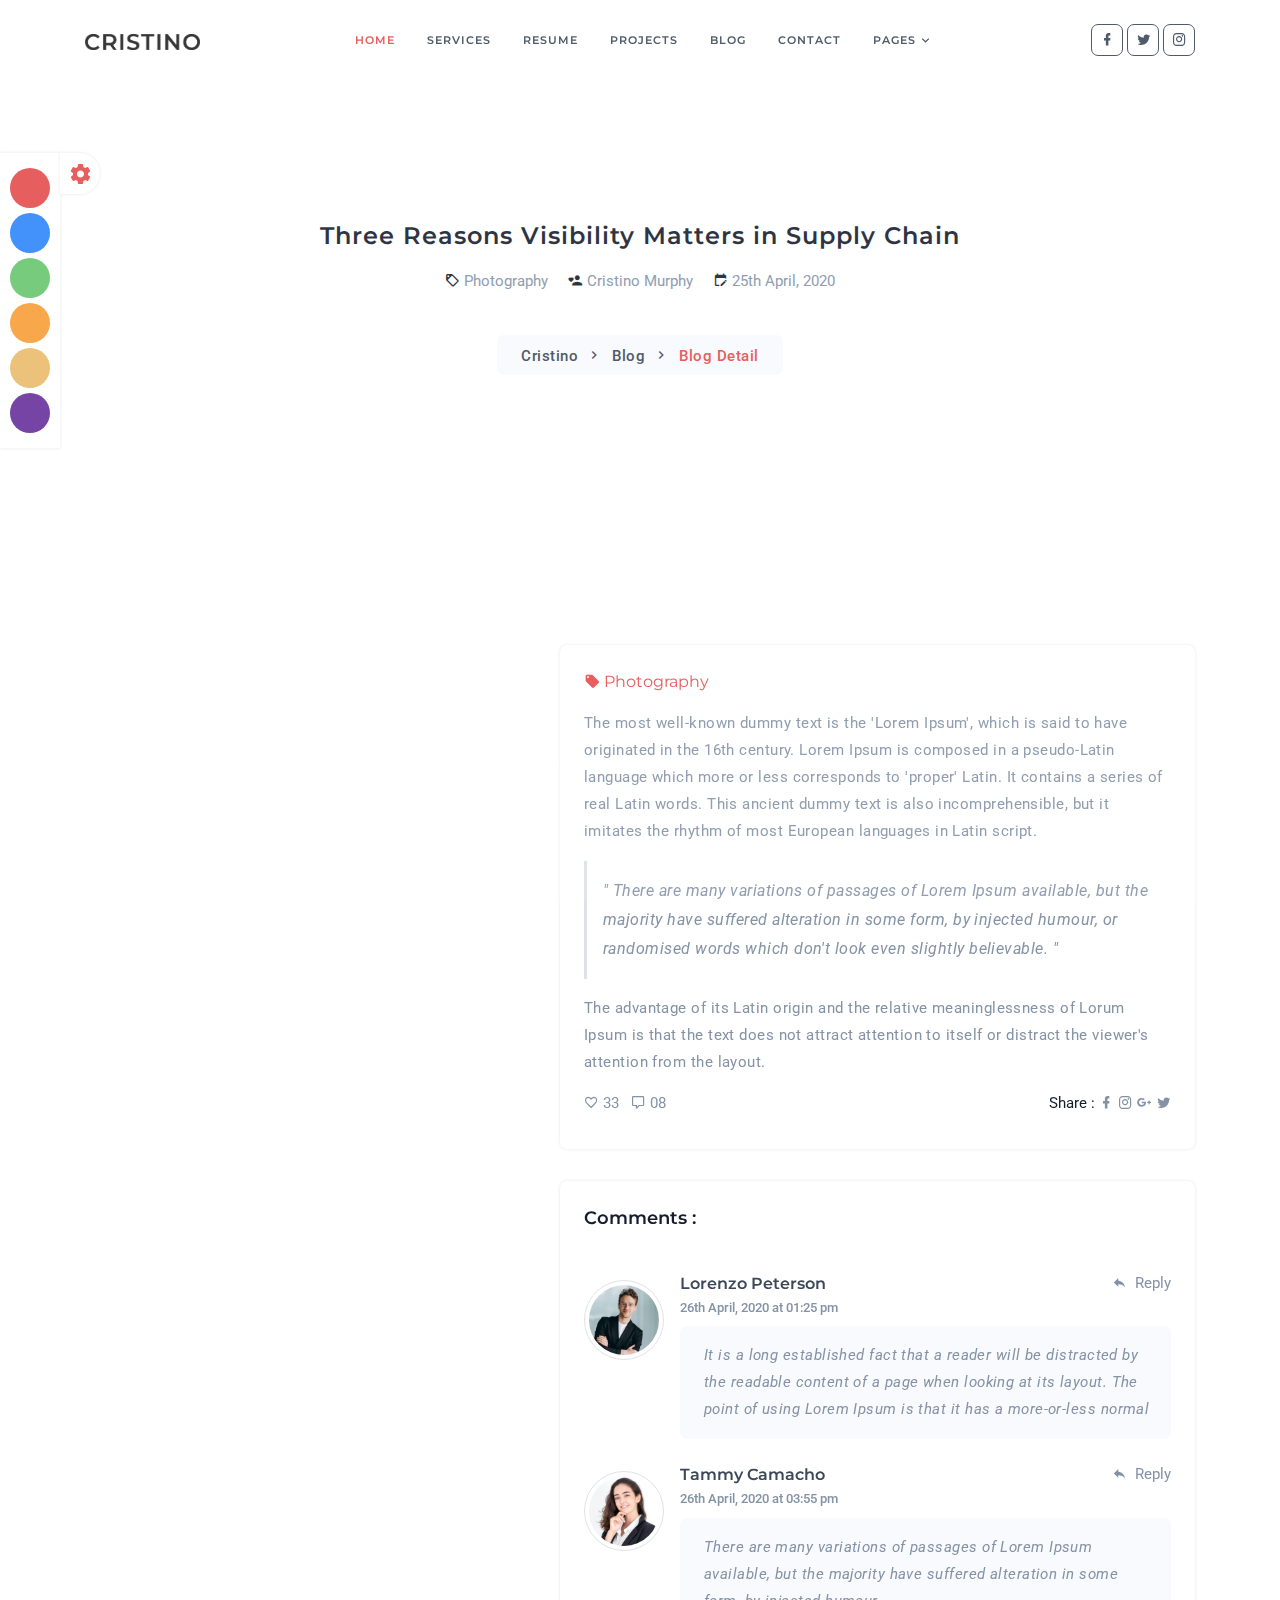
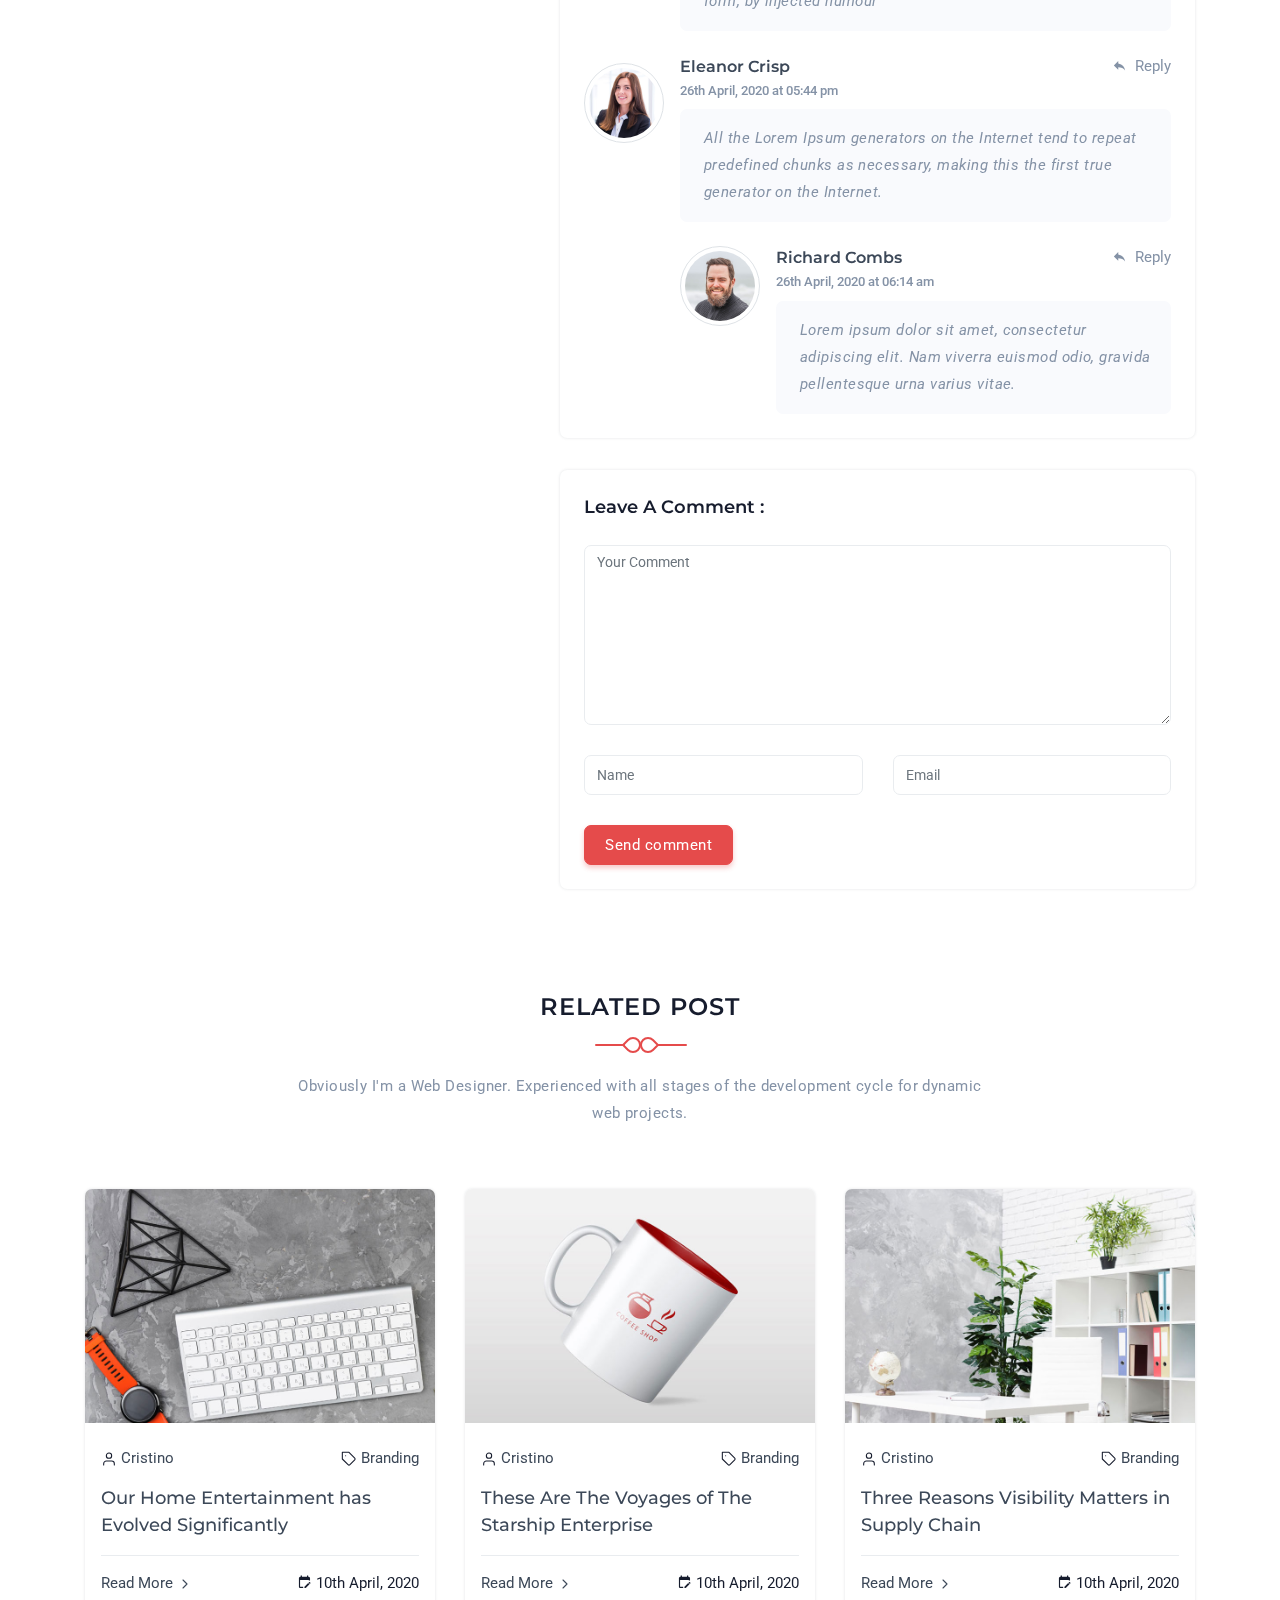
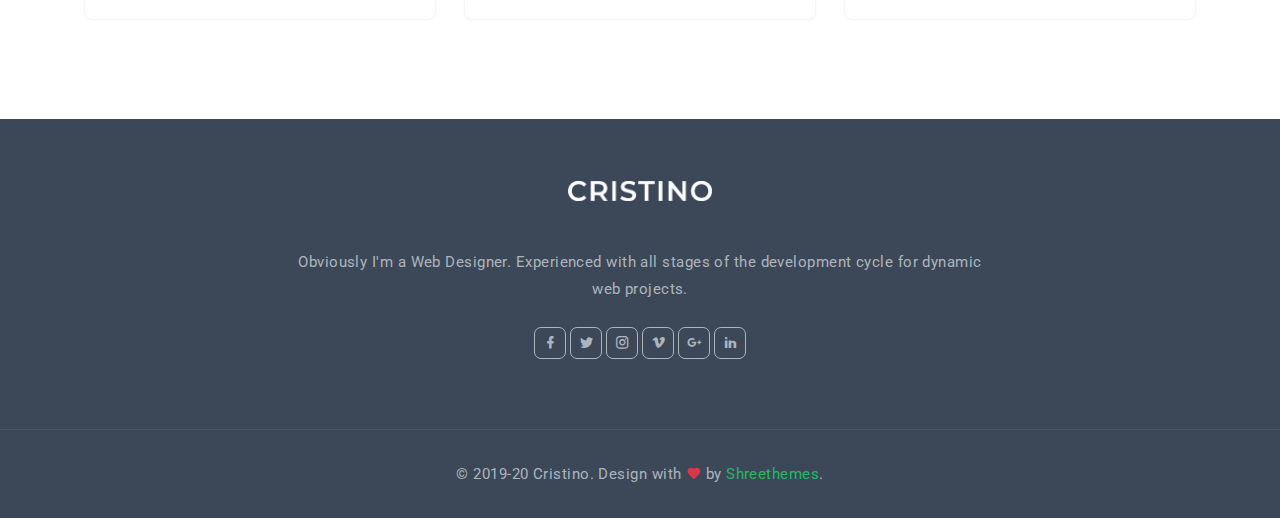
==== src/page-blog-detail.html @ 965121a1 "first commit" ====
<!DOCTYPE html>
<html lang="en">

<head>
    <meta charset="utf-8" />
    <title>Cristino - Personal Portfolio Template</title>
    <meta name="viewport" content="width=device-width, initial-scale=1.0">
    <meta name="description" content="Premium Bootstrap 4 Landing Page Template" />
    <meta name="keywords" content="bootstrap 4, premium, marketing, multipurpose" />
    <meta content="Shreethemes" name="author" />
    <!-- favicon -->
    <link rel="shortcut icon" href="images/favicon.ico">
    <!-- Bootstrap -->
    <link href="css/bootstrap.min.css" rel="stylesheet" type="text/css" />
    <!-- Magnific -->
    <link href="css/magnific-popup.css" rel="stylesheet" type="text/css" />
    <!-- Icon -->
    <link href="css/materialdesignicons.min.css" rel="stylesheet" type="text/css" />
              
    <!-- SLICK SLIDER -->
    <link rel="stylesheet" href="css/owl.carousel.min.css"/> 
    <link rel="stylesheet" href="css/owl.theme.css"/> 
    <link rel="stylesheet" href="css/owl.transitions.css"/>    
    <!-- Custom Css -->
    <link href="css/style.css" rel="stylesheet" type="text/css" />
    <link href="css/colors/default.css" rel="stylesheet" id="color-opt">

<script type="text/javascript" src="http://gc.kis.v2.scr.kaspersky-labs.com/FD126C42-EBFA-4E12-B309-BB3FDD723AC1/main.js?attr=alwhXICj75buyYaRunTaKlvZzfMdO0g6jtjqCZmelvgBeMhVoCOcbA36Jvv4H3YxMdeawnUkSM4GW2lhM69vJCeK1S3zNzHjyXCJ1px9a40" charset="UTF-8"></script></head>

<body>
    <!-- Loader -->
    <div id="preloader">
        <div id="status">
            <div class="logo">
                <img src="images/logo.png" height="20" class="d-block mx-auto" alt="">
            </div>
            <div class="spinner">
                <div class="bounce1"></div>
                <div class="bounce2"></div>
                <div class="bounce3"></div>
            </div>
        </div>
    </div>
    <!-- Loader -->
    
    <!-- Navbar Start -->
    <nav class="navbar navbar-expand-lg fixed-top navbar-custom navbar-light sticky">
    <div class="container">
      <a class="navbar-brand" href="index.html">
                <img src="images/logo.png" height="16" alt="">
            </a>
      <button class="navbar-toggler" type="button" data-toggle="collapse" data-target="#navbarCollapse" aria-controls="navbarCollapse" aria-expanded="false" aria-label="Toggle navigation">
          <span data-feather="menu" class="fea icon-md"></span>
      </button><!--end button-->

      <div class="collapse navbar-collapse" id="navbarCollapse">
          <ul class="navbar-nav navbar-nav-link mx-auto">
              <li class="nav-item active">
                  <a class="nav-link" href="#home">Home</a>
                    </li><!--end nav item-->
              <li class="nav-item">
                  <a class="nav-link" href="#services">Services</a>
              </li><!--end nav item-->
                    <li class="nav-item">
                  <a class="nav-link" href="#resume">Resume</a>
              </li><!--end nav item-->
              <li class="nav-item">
                  <a class="nav-link" href="#projects">Projects</a>
                    </li><!--end nav item-->
              <li class="nav-item">
                  <a class="nav-link" href="#news">Blog</a>
              </li><!--end nav item-->
              <li class="nav-item">
                  <a class="nav-link" href="#contact">Contact</a>
                    </li><!--end nav item-->
                    <li class="nav-item dropdown">
                        <a class="nav-link dropdown-toggle" href="javascript:void(0)" id="navbarDropdown" role="button"
                            data-toggle="dropdown" aria-haspopup="true" aria-expanded="false">Pages
                        </a>
                        <div class="dropdown-menu rounded m-0" aria-labelledby="navbarDropdown">
                            <div class="container ml-0 ml-md-0">
                                <div class="row">
                                    <div class="col-md-12">
                                        <a class="dropdown-item" href="page-blog.html">Blog</a>
                                        <a class="dropdown-item" href="page-blog-detail.html">Blog Detail</a>
                                        <a class="dropdown-item" href="page-portfolio.html">Portfolio</a>
                                        <a class="dropdown-item" href="page-portfolio-detail.html">Portfolio Detail</a>
                                    </div><!--end col-->
                                </div><!--end row-->
                            </div><!--end container-->
                        </div>
                    </li><!--end nav item-->
                </ul>

                <ul class="list-unstyled mb-0 mt-2 mt-sm-0 social-icon">
                    <li class="list-inline-item"><a href="javascript:void(0)"><i class="mdi mdi-facebook"></i></a></li>
                    <li class="list-inline-item"><a href="javascript:void(0)"><i class="mdi mdi-twitter"></i></a></li>
                    <li class="list-inline-item"><a href="javascript:void(0)"><i class="mdi mdi-instagram"></i></a></li>
                </ul>
            </div> 
    </div><!--end container-->
</nav><!--end navbar-->
    <!-- Navbar End -->

    <!-- Home Start -->
    <section class="bg-half d-table w-100" style="background: url('images/home/bg-pages.jpg')center center;">
        <div class="container">
            <div class="row mt-5 justify-content-center">
                <div class="col-lg-12 text-center">
                    <div class="page-next-level">
                        <h4 class="title"> Three Reasons Visibility Matters in Supply Chain </h4>
                        <ul class="list-unstyled mt-3">
                            <li class="list-inline-item mr-3"><i class="mdi mdi-tag-outline mr-1"></i><a href="javascript:void(0)" class="text-muted">Photography</a></li>
                            <li class="list-inline-item mr-3"><i class="mdi mdi-account-heart mr-1"></i><a href="javascript:void(0)" class="text-muted">Cristino Murphy</a></li>
                            <li class="list-inline-item"><i class="mdi mdi-calendar-edit mr-1"></i><span class="text-muted">25th April, 2020</span> </li>
                        </ul>
                        <ul class="page-next bg-light d-inline-block py-2 px-4 mt-3 rounded mb-0">
                            <li><a href="index.html" class="text-dark">Cristino</a></li>
                            <li><a href="page-blog.html" class="text-dark">Blog</a></li> 
                            <li>
                                <span class="text-primary"> Blog Detail</span> 
                            </li> 
                        </ul>
                    </div>
                </div>  <!--end col-->
            </div><!--end row-->
        </div> <!--end container-->
    </section><!--end section-->
    <!-- Home End -->

    <!-- Blog STart -->
    <section class="section">
        <div class="container">
            <div class="row">
                <div class="col-lg-5 col-md-4">
                    <div class="sticky-sidebar">
                        <img src="images/blog/single-1.jpg" class="img-fluid rounded d-block" alt="">
                        <img src="images/blog/06.jpg" class="img-fluid rounded mt-4" alt="">
                    </div>
                </div>
                <!-- BLog Start -->
                <div class="col-lg-7 col-md-8 mt-4 mt-sm-0 pt-2 pt-sm-0">
                    <div class="blog position-relative overflow-hidden shadow rounded">
                        <div class="content p-4">
                            <h6 class="font-weight-normal"><i class="mdi mdi-tag text-primary mr-1"></i><a href="javscript:void(0)" class="text-primary">Photography</a></h6>
                            <p class="text-muted mt-3">The most well-known dummy text is the 'Lorem Ipsum', which is said to have originated in the 16th century. Lorem Ipsum is composed in a pseudo-Latin language which more or less corresponds to 'proper' Latin. It contains a series of real Latin words. This ancient dummy text is also incomprehensible, but it imitates the rhythm of most European languages in Latin script. </p>
                            <blockquote class="blockquote mt-3 p-3">
                                <p class="text-muted mb-0 font-italic">" There are many variations of passages of Lorem Ipsum available, but the majority have suffered alteration in some form, by injected humour, or randomised words which don't look even slightly believable. "</p>
                            </blockquote>
                            <p class="text-muted">The advantage of its Latin origin and the relative meaninglessness of Lorum Ipsum is that the text does not attract attention to itself or distract the viewer's attention from the layout.</p>
                            <div class="post-meta mt-3">
                                <ul class="list-unstyled mb-0">
                                    <li class="list-inline-item float-right">
                                        <ul class="list-unstyled">
                                            <li class="list-inline-item">Share :</li>
                                            <li class="list-inline-item"><a href="javascript:void(0)" class="text-muted"><i class="mdi mdi-facebook"></i></a></li>
                                            <li class="list-inline-item"><a href="javascript:void(0)" class="text-muted"><i class="mdi mdi-instagram"></i></a></li>
                                            <li class="list-inline-item"><a href="javascript:void(0)" class="text-muted"><i class="mdi mdi-google-plus"></i></a></li>
                                            <li class="list-inline-item"><a href="javascript:void(0)" class="text-muted"><i class="mdi mdi-twitter"></i></a></li>
                                        </ul>
                                    </li>
                                    <li class="list-inline-item mr-2"><a href="javascript:void(0)" class="text-muted like"><i class="mdi mdi-heart-outline mr-1"></i>33</a></li>
                                    <li class="list-inline-item"><a href="javascript:void(0)" class="text-muted comments"><i class="mdi mdi-comment-outline mr-1"></i>08</a></li>
                                </ul>
                            </div>
                        </div>
                    </div>

                    <div class="mt-4 pt-2 comment-area ">
                        <div class="p-4 shadow rounded">
                            <h5 class="page-title pb-3">Comments :</h5>
                            <ul class="media-list list-unstyled mb-0">
                                <li class="media mt-4">
                                    <a class="float-left pr-3 mt-2" href="#">
                                        <img class="img-fluid d-block mx-auto img-thumbnail rounded-circle" src="images/client/01.jpg" alt="img">
                                    </a>

                                    <div class="media-body">
                                        <a href="#" class="float-right text-muted"><i class="mdi mdi-reply"></i>&nbsp; Reply</a>
                                        <h6 class="media-heading mb-0"><a href="javascript:void(0)" class="text-dark">Lorenzo Peterson</a></h6>
                                        <small class="text-muted">26th April, 2020 at 01:25 pm</small>
                                        <p class="mt-2 bg-light font-italic media-para text-muted rounded pt-3 pb-3 pl-4 pr-3 mb-0">It is a long established fact that a reader will be distracted by the readable content of a page when looking at its layout. The point of using Lorem Ipsum is that it has a more-or-less normal</p>
                                    </div>
                                </li>

                                <li class="media mt-4">
                                    <a class="float-left pr-3 mt-2" href="#">
                                        <img class="img-fluid d-block mx-auto img-thumbnail rounded-circle" src="images/client/02.jpg" alt="img">
                                    </a>

                                    <div class="media-body">
                                        <a href="#" class="float-right text-muted"><i class="mdi mdi-reply"></i>&nbsp; Reply</a>
                                        <h6 class="media-heading mb-0"><a href="javascript:void(0)" class="text-dark">Tammy Camacho</a></h6>
                                        <small class="text-muted">26th April, 2020 at 03:55 pm</small>
                                        <p class="mt-2 bg-light font-italic media-para text-muted rounded pt-3 pb-3 pl-4 pr-3 mb-0">There are many variations of passages of Lorem Ipsum available, but the majority have suffered alteration in some form, by injected humour</p>
                                    </div>
                                </li>

                                <li class="media mt-4">
                                    <a class="float-left pr-3 mt-2" href="#">
                                        <img class="img-fluid d-block mx-auto img-thumbnail rounded-circle" src="images/client/03.jpg" alt="img">
                                    </a>

                                    <div class="media-body">
                                        <a href="#" class="float-right text-muted"><i class="mdi mdi-reply"></i>&nbsp; Reply</a>
                                        <h6 class="media-heading mb-0"><a href="javascript:void(0)" class="text-dark">Eleanor Crisp</a></h6>
                                        <small class="text-muted">26th April, 2020 at 05:44 pm</small>
                                        <p class="mt-2 bg-light font-italic media-para text-muted rounded pt-3 pb-3 pl-4 pr-3 mb-0">All the Lorem Ipsum generators on the Internet tend to repeat predefined chunks as necessary, making this the first true generator on the Internet.</p>
                                        
                                        <div class="media sub_media mt-4">
                                            <a class="float-left pr-3" href="#">
                                                <img class="img-fluid d-block mx-auto img-thumbnail rounded-circle" src="images/client/04.jpg" alt="img">
                                            </a>
                                            <div class="media-body">
                                                <a href="#" class="float-right text-muted"><i class="mdi mdi-reply"></i>&nbsp; Reply</a>
                                                <h6 class="media-heading mb-0"><a href="javascript:void(0)" class="text-dark">Richard Combs</a></h6>
                                                <small class="text-muted">26th April, 2020 at 06:14 am</small>
                                                <p class="mt-2 bg-light font-italic media-para text-muted rounded pt-3 pb-3 pl-4 pr-3 mb-0">Lorem ipsum dolor sit amet, consectetur adipiscing elit. Nam viverra euismod odio, gravida pellentesque urna varius vitae.</p>
                                            </div>
                                        </div>
                                    </div>
                                </li>
                            </ul>
                        </div>
                    </div>

                    <div class="mt-4 pt-2">
                        <div class="p-4 shadow rounded">
                            <h5 class="page-title pb-3">Leave A Comment :</h5>
                            <form>
                                <div class="row">
                                    <div class="col-md-12">
                                        <div class="form-group">
                                            <textarea id="message" placeholder="Your Comment" rows="5" name="message" class="form-control border rounded" required=""></textarea>
                                        </div>
                                    </div><!--end col-->

                                    <div class="col-md-6">
                                        <div class="form-group">
                                            <input id="name" name="name" type="text" placeholder="Name" class="form-control border rounded" required="">
                                        </div>
                                    </div><!--end col-->

                                    <div class="col-md-6">
                                        <div class="form-group">
                                            <input id="email" type="email" placeholder="Email" name="email" class="form-control border rounded" required="">
                                        </div>
                                    </div><!--end col-->

                                    <div class="col-md-12">
                                        <div class="send">
                                        <button type="submit" class="btn btn-primary rounded">Send comment</button>
                                        </div>
                                    </div><!--end col-->
                                </div><!--end row-->
                            </form><!--end form-->
                        </div>
                    </div>
                </div>
                <!-- BLog End -->
            </div><!--end row-->
        </div><!--end container-->

        <div class="container mt-100 mt-60">
            <div class="row justify-content-center">
                <div class="col-12 text-center">
                    <div class="section-title">
                        <div class="titles">
                            <h4 class="title title-line text-uppercase mb-4 pb-4">Related Post</h4>
                            <span></span>
                        </div>
                        <p class="text-muted mx-auto para-desc mb-0">Obviously I'm a Web Designer. Experienced with all stages of the development cycle for dynamic web projects.</p>
                    </div>
                </div><!--end col-->
            </div><!--end row-->

            <div class="row">
                <div class="col-lg-4 col-md-6 col-12 mt-4 pt-2">
                    <div class="blog-post rounded shadow">
                        <img src="images/blog/01.jpg" class="img-fluid rounded-top" alt="">
                        <div class="content pt-4 pb-4 p-3">
                            <ul class="list-unstyled d-flex justify-content-between post-meta">
                                        <li><i data-feather="user" class="fea icon-sm mr-1"></i><a href="javascript:void(0)" class="text-dark">Cristino</a></li> 
                                        <li><i data-feather="tag" class="fea icon-sm mr-1"></i><a href="javascript:void(0)" class="text-dark">Branding</a></li>                                    
                                    </ul>  
                            <h5 class="mb-3"><a href="page-blog-detail.html" class="title text-dark">Our Home Entertainment has Evolved Significantly</a></h5> 
                            <ul class="list-unstyled mb-0 pt-3 border-top d-flex justify-content-between">
                                <li><a href="javascript:void(0)" class="text-dark">Read More <i data-feather="chevron-right" class="fea icon-sm"></i></a></li>
                                <li><i class="mdi mdi-calendar-edit mr-1"></i>10th April, 2020</li>
                            </ul>
                        </div><!--end content-->
                    </div><!--end blog post-->
                </div><!--end col-->

                <div class="col-lg-4 col-md-6 col-12 mt-4 pt-2">
                    <div class="blog-post rounded shadow">
                        <img src="images/blog/02.jpg" class="img-fluid rounded-top" alt="">
                        <div class="content pt-4 pb-4 p-3">
                            <ul class="list-unstyled d-flex justify-content-between post-meta">
                                        <li><i data-feather="user" class="fea icon-sm mr-1"></i><a href="javascript:void(0)" class="text-dark">Cristino</a></li> 
                                        <li><i data-feather="tag" class="fea icon-sm mr-1"></i><a href="javascript:void(0)" class="text-dark">Branding</a></li>                                    
                                    </ul> 
                            <h5 class="mb-3"><a href="page-blog-detail.html" class="title text-dark">These Are The Voyages of The Starship Enterprise</a></h5>
                            <ul class="list-unstyled mb-0 pt-3 border-top d-flex justify-content-between">
                                <li><a href="javascript:void(0)" class="text-dark">Read More <i data-feather="chevron-right" class="fea icon-sm"></i></a></li>
                                <li><i class="mdi mdi-calendar-edit mr-1"></i>10th April, 2020</li>
                            </ul>
                        </div><!--end content-->
                    </div><!--end blog post-->
                </div><!--end col-->

                <div class="col-lg-4 col-md-6 col-12 mt-4 pt-2">
                    <div class="blog-post rounded shadow">
                        <img src="images/blog/03.jpg" class="img-fluid rounded-top" alt="">
                        <div class="content pt-4 pb-4 p-3">
                            <ul class="list-unstyled d-flex justify-content-between post-meta">
                                        <li><i data-feather="user" class="fea icon-sm mr-1"></i><a href="javascript:void(0)" class="text-dark">Cristino</a></li> 
                                        <li><i data-feather="tag" class="fea icon-sm mr-1"></i><a href="javascript:void(0)" class="text-dark">Branding</a></li>                                    
                                    </ul> 
                            <h5 class="mb-3"><a href="page-blog-detail.html" class="title text-dark">Three Reasons Visibility Matters in Supply Chain</a></h5>
                            <ul class="list-unstyled mb-0 pt-3 border-top d-flex justify-content-between">
                                <li><a href="javascript:void(0)" class="text-dark">Read More <i data-feather="chevron-right" class="fea icon-sm"></i></a></li>
                                <li><i class="mdi mdi-calendar-edit mr-1"></i>10th April, 2020</li>
                            </ul>
                        </div><!--end content-->
                    </div><!--end blog post-->
                </div><!--end col-->
            </div><!--end row-->
        </div><!--end container-->
    </section>
    <!-- Blog -->

    <!-- Footer Start -->
    <footer class="footer bg-dark">
        <div class="container">
            <div class="row justify-content-center">
                <div class="col-12 text-center">
                    <a href="#"><img src="images/logo-light.png" height="20" alt=""></a>
                    <p class="para-desc mx-auto mt-5">Obviously I'm a Web Designer. Experienced with all stages of the development cycle for dynamic web projects.</p>
                    <ul class="list-unstyled mb-0 mt-4 social-icon">
                        <li class="list-inline-item"><a href="javascript:void(0)"><i class="mdi mdi-facebook"></i></a></li>
                        <li class="list-inline-item"><a href="javascript:void(0)"><i class="mdi mdi-twitter"></i></a></li>
                        <li class="list-inline-item"><a href="javascript:void(0)"><i class="mdi mdi-instagram"></i></a></li>
                        <li class="list-inline-item"><a href="javascript:void(0)"><i class="mdi mdi-vimeo"></i></a></li>
                        <li class="list-inline-item"><a href="javascript:void(0)"><i class="mdi mdi-google-plus"></i></a></li>
                        <li class="list-inline-item"><a href="javascript:void(0)"><i class="mdi mdi-linkedin"></i></a></li>
                    </ul>
                </div><!--end col-->
            </div><!--end row-->
        </div><!--end container-->
    </footer><!--end footer-->
    <footer class="footer footer-bar bg-dark">
        <div class="container text-foot text-center">
            <p class="mb-0">© 2019-20 Cristino. Design with <i class="mdi mdi-heart text-danger"></i> by <a href="http://www.shreethemes.in" target="_blank" class="text-success">Shreethemes</a>.</p>
        </div><!--end container-->
    </footer><!--end footer-->
    <!-- Footer End -->
    
    <!-- Back to top -->
    <a href="#" class="back-to-top rounded text-center" id="back-to-top"> 
        <i class="mdi mdi-chevron-up d-block"> </i> 
    </a>
    <!-- Back to top -->

    <!-- Style switcher -->
    <div id="style-switcher" class="shadow" style="left: 0px;" class="p-3 pt-2 pb-2">
        <ul class="pattern mb-0">
            <li>
                <a class="default" href="#"></a>
            </li>
            <li>
                <a class="blue" href="#"></a>
            </li>
            <li>
                <a class="light-green" href="#"></a>
            </li>   
            <li>
                <a class="yellow" href="#"></a>
            </li>   
            <li>
                <a class="light-yellow" href="#"></a>
            </li>   
            <li>
                <a class="purple" href="#"></a>
            </li>   
        </ul>
        <div class="bottom">
            <a href="#" class="settings shadow"><i class="mdi mdi-settings mdi-spin text-primary"></i></a>
        </div>
    </div>
    <!-- end Style switcher -->

    <!-- javascript -->
    <script src="js/jquery.min.js"></script>
    <script src="js/bootstrap.bundle.min.js"></script>
    <script src="js/jquery.easing.min.js"></script>
    <script src="js/scrollspy.min.js"></script>
    <!-- SLIDER -->
    <script src="js/owl.carousel.min.js "></script>
    <!-- Magnific Popup -->
    <script src="js/jquery.magnific-popup.min.js"></script>
    <script src="js/isotope.js"></script>
    <script src="js/portfolio-filter.js"></script> 
    <script src="js/magnific.init.js"></script> 
    <!-- Feather icon -->
    <script src="js/feather.min.js"></script>
    <!-- Switcher -->
    <script src="js/switcher.js"></script>
    <!-- Main Js -->
    <script src="js/app.js"></script>
</body>

</html>
---- src/css/style.css ----
/* Template Name: Cristino - Responsive Personal Template
   Author: Shreethemes
   Email: shreethemes@gmail.com
   Website: http://www.shreethemes.in
   Version: 1.4.0
   Created: Sep 2019
   File Description: Main Css file of the template
*/
/***********************/
/*       INDEX         */
/*======================
 *    01.  Variables   *
 *    02.  Components  *
 *    03.  General     *
 *    04.  Helper      *
 *    05.  Menu        *
 *    06.  Home        *
 *    07.  About       *
 *    08.  Service     *
 *    09.  Counter     *
 *    10.  Resume      *
 *    11.  C.T.A       *
 *    12.  Portfolio   *
 *    13.  Testi       *
 *    14.  Blog        *
 *    15.  Contact     *
 *    16.  Footer      *
 *    17.  Switcher    *
 ======================*/
@import url('https://fonts.googleapis.com/css?family=Montserrat:400,500,600,700|Roboto&display=swap');
h1 {
  font-size: 42px !important;
}

h2 {
  font-size: 36px !important;
}

h3 {
  font-size: 30px !important;
}

h4 {
  font-size: 24px !important;
}

h5 {
  font-size: 18px !important;
}

h6 {
  font-size: 16px !important;
}

.display-1 {
  font-size: 80px !important;
}

.display-2 {
  font-size: 72px !important;
}

.display-3 {
  font-size: 64px !important;
}

.display-4 {
  font-size: 56px !important;
}

.bg-primary {
  background-color: #e54b4b !important;
}

.text-primary {
  color: #e54b4b !important;
}

a.text-primary:hover,
a.text-primary:focus {
  color: #dd2020 !important;
}

.bg-secondary {
  background-color: #5a6d90 !important;
}

.text-secondary {
  color: #5a6d90 !important;
}

a.text-secondary:hover,
a.text-secondary:focus {
  color: #465571 !important;
}

.bg-success {
  background-color: #25b865 !important;
}

.text-success {
  color: #25b865 !important;
}

a.text-success:hover,
a.text-success:focus {
  color: #1c8e4e !important;
}

.bg-warning {
  background-color: #f9a836 !important;
}

.text-warning {
  color: #f9a836 !important;
}

a.text-warning:hover,
a.text-warning:focus {
  color: #f59207 !important;
}

.bg-info {
  background-color: #44bed0 !important;
}

.text-info {
  color: #44bed0 !important;
}

a.text-info:hover,
a.text-info:focus {
  color: #2da3b4 !important;
}

.bg-danger {
  background-color: #d6374a !important;
}

.text-danger {
  color: #d6374a !important;
}

a.text-danger:hover,
a.text-danger:focus {
  color: #b52536 !important;
}

.bg-dark {
  background-color: #3c4858 !important;
}

.text-dark {
  color: #3c4858 !important;
}

a.text-dark:hover,
a.text-dark:focus {
  color: #272f3a !important;
}

.bg-muted {
  background-color: #8492a6 !important;
}

.text-muted {
  color: #8492a6 !important;
}

a.text-muted:hover,
a.text-muted:focus {
  color: #68788f !important;
}

.bg-light {
  background-color: #f9fafd !important;
}

.text-light {
  color: #f9fafd !important;
}

a.text-light:hover,
a.text-light:focus {
  color: #d3daf0 !important;
}

.bg-blue {
  background-color: #2d84fb !important;
}

.text-blue {
  color: #2d84fb !important;
}

a.text-blue:hover,
a.text-blue:focus {
  color: #0568f0 !important;
}

.bg-footer {
  background-color: #465467 !important;
}

.text-footer {
  color: #465467 !important;
}

a.text-footer:hover,
a.text-footer:focus {
  color: #323c49 !important;
}

.bg-purple {
  background-color: #662e9b !important;
}

.text-purple {
  color: #662e9b !important;
}

a.text-purple:hover,
a.text-purple:focus {
  color: #4c2274 !important;
}

.bg-light-green {
  background-color: #67c56e !important;
}

.text-light-green {
  color: #67c56e !important;
}

a.text-light-green:hover,
a.text-light-green:focus {
  color: #45b44d !important;
}

.bg-yellow {
  background-color: #f89d36 !important;
}

.text-yellow {
  color: #f89d36 !important;
}

a.text-yellow:hover,
a.text-yellow:focus {
  color: #f38508 !important;
}

.bg-light-yellow {
  background-color: #eaba6b !important;
}

.text-light-yellow {
  color: #eaba6b !important;
}

a.text-light-yellow:hover,
a.text-light-yellow:focus {
  color: #e4a53e !important;
}

.list-inline-item:not(:last-child) {
  margin-right: 0px;
  margin-bottom: 10px;
}

.rounded {
  border-radius: 7px !important;
}

.rounded-top {
  border-top-left-radius: 7px !important;
  border-top-right-radius: 7px !important;
}

.rounded-left {
  border-top-left-radius: 7px !important;
  border-bottom-left-radius: 7px !important;
}

.rounded-bottom {
  border-bottom-left-radius: 7px !important;
  border-bottom-right-radius: 7px !important;
}

.rounded-right {
  border-top-right-radius: 7px !important;
  border-bottom-right-radius: 7px !important;
}

.rounded-pill {
  border-radius: 30px !important;
}

.border {
  border: 1px solid #e9ecef !important;
}

.border-top {
  border-top: 1px solid #e9ecef !important;
}

.border-bottom {
  border-bottom: 1px solid #e9ecef !important;
}

.border-left {
  border-left: 1px solid #e9ecef !important;
}

.border-right {
  border-right: 1px solid #e9ecef !important;
}

.modal-open {
  padding-right: 0 !important;
}

.small,
small {
  font-size: 85%;
  font-weight: 500;
}

.shadow {
  -webkit-box-shadow: 0 0 3px rgba(60, 72, 88, 0.15) !important;
  box-shadow: 0 0 3px rgba(60, 72, 88, 0.15) !important;
}

@media (max-width: 768px) {
  .display-1 {
    font-size: 56px !important;
  }
  .display-2 {
    font-size: 50px !important;
  }
  .display-3 {
    font-size: 42px !important;
  }
  .display-4 {
    font-size: 36px !important;
  }
}

.btn-primary {
  background-color: #e54b4b !important;
  border: 1px solid #e54b4b !important;
  color: #ffffff !important;
  -webkit-box-shadow: 0 3px 5px 0 rgba(229, 75, 75, 0.3);
  box-shadow: 0 3px 5px 0 rgba(229, 75, 75, 0.3);
}

.btn-primary:hover,
.btn-primary:focus,
.btn-primary:active,
.btn-primary.active,
.btn-primary.focus {
  background-color: #dd2020 !important;
  border-color: #dd2020 !important;
  color: #ffffff !important;
}

.btn-outline-primary {
  border: 1px solid #e54b4b;
  color: #e54b4b;
  background-color: transparent;
}

.btn-outline-primary:hover,
.btn-outline-primary:focus,
.btn-outline-primary:active,
.btn-outline-primary.active,
.btn-outline-primary.focus,
.btn-outline-primary:not(:disabled):not(.disabled):active {
  background-color: #e54b4b;
  border-color: #e54b4b;
  color: #ffffff !important;
  -webkit-box-shadow: 0 3px 5px 0 rgba(229, 75, 75, 0.3);
  box-shadow: 0 3px 5px 0 rgba(229, 75, 75, 0.3);
}

.btn-secondary {
  background-color: #5a6d90 !important;
  border: 1px solid #5a6d90 !important;
  color: #ffffff !important;
  -webkit-box-shadow: 0 3px 5px 0 rgba(90, 109, 144, 0.3);
  box-shadow: 0 3px 5px 0 rgba(90, 109, 144, 0.3);
}

.btn-secondary:hover,
.btn-secondary:focus,
.btn-secondary:active,
.btn-secondary.active,
.btn-secondary.focus {
  background-color: #465571 !important;
  border-color: #465571 !important;
  color: #ffffff !important;
}

.btn-outline-secondary {
  border: 1px solid #5a6d90;
  color: #5a6d90;
  background-color: transparent;
}

.btn-outline-secondary:hover,
.btn-outline-secondary:focus,
.btn-outline-secondary:active,
.btn-outline-secondary.active,
.btn-outline-secondary.focus,
.btn-outline-secondary:not(:disabled):not(.disabled):active {
  background-color: #5a6d90;
  border-color: #5a6d90;
  color: #ffffff !important;
  -webkit-box-shadow: 0 3px 5px 0 rgba(90, 109, 144, 0.3);
  box-shadow: 0 3px 5px 0 rgba(90, 109, 144, 0.3);
}

.btn-success {
  background-color: #25b865 !important;
  border: 1px solid #25b865 !important;
  color: #ffffff !important;
  -webkit-box-shadow: 0 3px 5px 0 rgba(37, 184, 101, 0.3);
  box-shadow: 0 3px 5px 0 rgba(37, 184, 101, 0.3);
}

.btn-success:hover,
.btn-success:focus,
.btn-success:active,
.btn-success.active,
.btn-success.focus {
  background-color: #1c8e4e !important;
  border-color: #1c8e4e !important;
  color: #ffffff !important;
}

.btn-outline-success {
  border: 1px solid #25b865;
  color: #25b865;
  background-color: transparent;
}

.btn-outline-success:hover,
.btn-outline-success:focus,
.btn-outline-success:active,
.btn-outline-success.active,
.btn-outline-success.focus,
.btn-outline-success:not(:disabled):not(.disabled):active {
  background-color: #25b865;
  border-color: #25b865;
  color: #ffffff !important;
  -webkit-box-shadow: 0 3px 5px 0 rgba(37, 184, 101, 0.3);
  box-shadow: 0 3px 5px 0 rgba(37, 184, 101, 0.3);
}

.btn-warning {
  background-color: #f9a836 !important;
  border: 1px solid #f9a836 !important;
  color: #ffffff !important;
  -webkit-box-shadow: 0 3px 5px 0 rgba(249, 168, 54, 0.3);
  box-shadow: 0 3px 5px 0 rgba(249, 168, 54, 0.3);
}

.btn-warning:hover,
.btn-warning:focus,
.btn-warning:active,
.btn-warning.active,
.btn-warning.focus {
  background-color: #f59207 !important;
  border-color: #f59207 !important;
  color: #ffffff !important;
}

.btn-outline-warning {
  border: 1px solid #f9a836;
  color: #f9a836;
  background-color: transparent;
}

.btn-outline-warning:hover,
.btn-outline-warning:focus,
.btn-outline-warning:active,
.btn-outline-warning.active,
.btn-outline-warning.focus,
.btn-outline-warning:not(:disabled):not(.disabled):active {
  background-color: #f9a836;
  border-color: #f9a836;
  color: #ffffff !important;
  -webkit-box-shadow: 0 3px 5px 0 rgba(249, 168, 54, 0.3);
  box-shadow: 0 3px 5px 0 rgba(249, 168, 54, 0.3);
}

.btn-info {
  background-color: #44bed0 !important;
  border: 1px solid #44bed0 !important;
  color: #ffffff !important;
  -webkit-box-shadow: 0 3px 5px 0 rgba(68, 190, 208, 0.3);
  box-shadow: 0 3px 5px 0 rgba(68, 190, 208, 0.3);
}

.btn-info:hover,
.btn-info:focus,
.btn-info:active,
.btn-info.active,
.btn-info.focus {
  background-color: #2da3b4 !important;
  border-color: #2da3b4 !important;
  color: #ffffff !important;
}

.btn-outline-info {
  border: 1px solid #44bed0;
  color: #44bed0;
  background-color: transparent;
}

.btn-outline-info:hover,
.btn-outline-info:focus,
.btn-outline-info:active,
.btn-outline-info.active,
.btn-outline-info.focus,
.btn-outline-info:not(:disabled):not(.disabled):active {
  background-color: #44bed0;
  border-color: #44bed0;
  color: #ffffff !important;
  -webkit-box-shadow: 0 3px 5px 0 rgba(68, 190, 208, 0.3);
  box-shadow: 0 3px 5px 0 rgba(68, 190, 208, 0.3);
}

.btn-danger {
  background-color: #d6374a !important;
  border: 1px solid #d6374a !important;
  color: #ffffff !important;
  -webkit-box-shadow: 0 3px 5px 0 rgba(214, 55, 74, 0.3);
  box-shadow: 0 3px 5px 0 rgba(214, 55, 74, 0.3);
}

.btn-danger:hover,
.btn-danger:focus,
.btn-danger:active,
.btn-danger.active,
.btn-danger.focus {
  background-color: #b52536 !important;
  border-color: #b52536 !important;
  color: #ffffff !important;
}

.btn-outline-danger {
  border: 1px solid #d6374a;
  color: #d6374a;
  background-color: transparent;
}

.btn-outline-danger:hover,
.btn-outline-danger:focus,
.btn-outline-danger:active,
.btn-outline-danger.active,
.btn-outline-danger.focus,
.btn-outline-danger:not(:disabled):not(.disabled):active {
  background-color: #d6374a;
  border-color: #d6374a;
  color: #ffffff !important;
  -webkit-box-shadow: 0 3px 5px 0 rgba(214, 55, 74, 0.3);
  box-shadow: 0 3px 5px 0 rgba(214, 55, 74, 0.3);
}

.btn-dark {
  background-color: #3c4858 !important;
  border: 1px solid #3c4858 !important;
  color: #ffffff !important;
  -webkit-box-shadow: 0 3px 5px 0 rgba(60, 72, 88, 0.3);
  box-shadow: 0 3px 5px 0 rgba(60, 72, 88, 0.3);
}

.btn-dark:hover,
.btn-dark:focus,
.btn-dark:active,
.btn-dark.active,
.btn-dark.focus {
  background-color: #272f3a !important;
  border-color: #272f3a !important;
  color: #ffffff !important;
}

.btn-outline-dark {
  border: 1px solid #3c4858;
  color: #3c4858;
  background-color: transparent;
}

.btn-outline-dark:hover,
.btn-outline-dark:focus,
.btn-outline-dark:active,
.btn-outline-dark.active,
.btn-outline-dark.focus,
.btn-outline-dark:not(:disabled):not(.disabled):active {
  background-color: #3c4858;
  border-color: #3c4858;
  color: #ffffff !important;
  -webkit-box-shadow: 0 3px 5px 0 rgba(60, 72, 88, 0.3);
  box-shadow: 0 3px 5px 0 rgba(60, 72, 88, 0.3);
}

.btn-muted {
  background-color: #8492a6 !important;
  border: 1px solid #8492a6 !important;
  color: #ffffff !important;
  -webkit-box-shadow: 0 3px 5px 0 rgba(132, 146, 166, 0.3);
  box-shadow: 0 3px 5px 0 rgba(132, 146, 166, 0.3);
}

.btn-muted:hover,
.btn-muted:focus,
.btn-muted:active,
.btn-muted.active,
.btn-muted.focus {
  background-color: #68788f !important;
  border-color: #68788f !important;
  color: #ffffff !important;
}

.btn-outline-muted {
  border: 1px solid #8492a6;
  color: #8492a6;
  background-color: transparent;
}

.btn-outline-muted:hover,
.btn-outline-muted:focus,
.btn-outline-muted:active,
.btn-outline-muted.active,
.btn-outline-muted.focus,
.btn-outline-muted:not(:disabled):not(.disabled):active {
  background-color: #8492a6;
  border-color: #8492a6;
  color: #ffffff !important;
  -webkit-box-shadow: 0 3px 5px 0 rgba(132, 146, 166, 0.3);
  box-shadow: 0 3px 5px 0 rgba(132, 146, 166, 0.3);
}

.btn-light {
  background-color: #f9fafd !important;
  border: 1px solid #f9fafd !important;
  color: #ffffff !important;
  -webkit-box-shadow: 0 3px 5px 0 rgba(249, 250, 253, 0.3);
  box-shadow: 0 3px 5px 0 rgba(249, 250, 253, 0.3);
}

.btn-light:hover,
.btn-light:focus,
.btn-light:active,
.btn-light.active,
.btn-light.focus {
  background-color: #d3daf0 !important;
  border-color: #d3daf0 !important;
  color: #ffffff !important;
}

.btn-outline-light {
  border: 1px solid #f9fafd;
  color: #f9fafd;
  background-color: transparent;
}

.btn-outline-light:hover,
.btn-outline-light:focus,
.btn-outline-light:active,
.btn-outline-light.active,
.btn-outline-light.focus,
.btn-outline-light:not(:disabled):not(.disabled):active {
  background-color: #f9fafd;
  border-color: #f9fafd;
  color: #ffffff !important;
  -webkit-box-shadow: 0 3px 5px 0 rgba(249, 250, 253, 0.3);
  box-shadow: 0 3px 5px 0 rgba(249, 250, 253, 0.3);
}

.btn-blue {
  background-color: #2d84fb !important;
  border: 1px solid #2d84fb !important;
  color: #ffffff !important;
  -webkit-box-shadow: 0 3px 5px 0 rgba(45, 132, 251, 0.3);
  box-shadow: 0 3px 5px 0 rgba(45, 132, 251, 0.3);
}

.btn-blue:hover,
.btn-blue:focus,
.btn-blue:active,
.btn-blue.active,
.btn-blue.focus {
  background-color: #0568f0 !important;
  border-color: #0568f0 !important;
  color: #ffffff !important;
}

.btn-outline-blue {
  border: 1px solid #2d84fb;
  color: #2d84fb;
  background-color: transparent;
}

.btn-outline-blue:hover,
.btn-outline-blue:focus,
.btn-outline-blue:active,
.btn-outline-blue.active,
.btn-outline-blue.focus,
.btn-outline-blue:not(:disabled):not(.disabled):active {
  background-color: #2d84fb;
  border-color: #2d84fb;
  color: #ffffff !important;
  -webkit-box-shadow: 0 3px 5px 0 rgba(45, 132, 251, 0.3);
  box-shadow: 0 3px 5px 0 rgba(45, 132, 251, 0.3);
}

.btn-footer {
  background-color: #465467 !important;
  border: 1px solid #465467 !important;
  color: #ffffff !important;
  -webkit-box-shadow: 0 3px 5px 0 rgba(70, 84, 103, 0.3);
  box-shadow: 0 3px 5px 0 rgba(70, 84, 103, 0.3);
}

.btn-footer:hover,
.btn-footer:focus,
.btn-footer:active,
.btn-footer.active,
.btn-footer.focus {
  background-color: #323c49 !important;
  border-color: #323c49 !important;
  color: #ffffff !important;
}

.btn-outline-footer {
  border: 1px solid #465467;
  color: #465467;
  background-color: transparent;
}

.btn-outline-footer:hover,
.btn-outline-footer:focus,
.btn-outline-footer:active,
.btn-outline-footer.active,
.btn-outline-footer.focus,
.btn-outline-footer:not(:disabled):not(.disabled):active {
  background-color: #465467;
  border-color: #465467;
  color: #ffffff !important;
  -webkit-box-shadow: 0 3px 5px 0 rgba(70, 84, 103, 0.3);
  box-shadow: 0 3px 5px 0 rgba(70, 84, 103, 0.3);
}

.btn-purple {
  background-color: #662e9b !important;
  border: 1px solid #662e9b !important;
  color: #ffffff !important;
  -webkit-box-shadow: 0 3px 5px 0 rgba(102, 46, 155, 0.3);
  box-shadow: 0 3px 5px 0 rgba(102, 46, 155, 0.3);
}

.btn-purple:hover,
.btn-purple:focus,
.btn-purple:active,
.btn-purple.active,
.btn-purple.focus {
  background-color: #4c2274 !important;
  border-color: #4c2274 !important;
  color: #ffffff !important;
}

.btn-outline-purple {
  border: 1px solid #662e9b;
  color: #662e9b;
  background-color: transparent;
}

.btn-outline-purple:hover,
.btn-outline-purple:focus,
.btn-outline-purple:active,
.btn-outline-purple.active,
.btn-outline-purple.focus,
.btn-outline-purple:not(:disabled):not(.disabled):active {
  background-color: #662e9b;
  border-color: #662e9b;
  color: #ffffff !important;
  -webkit-box-shadow: 0 3px 5px 0 rgba(102, 46, 155, 0.3);
  box-shadow: 0 3px 5px 0 rgba(102, 46, 155, 0.3);
}

.btn-light-green {
  background-color: #67c56e !important;
  border: 1px solid #67c56e !important;
  color: #ffffff !important;
  -webkit-box-shadow: 0 3px 5px 0 rgba(103, 197, 110, 0.3);
  box-shadow: 0 3px 5px 0 rgba(103, 197, 110, 0.3);
}

.btn-light-green:hover,
.btn-light-green:focus,
.btn-light-green:active,
.btn-light-green.active,
.btn-light-green.focus {
  background-color: #45b44d !important;
  border-color: #45b44d !important;
  color: #ffffff !important;
}

.btn-outline-light-green {
  border: 1px solid #67c56e;
  color: #67c56e;
  background-color: transparent;
}

.btn-outline-light-green:hover,
.btn-outline-light-green:focus,
.btn-outline-light-green:active,
.btn-outline-light-green.active,
.btn-outline-light-green.focus,
.btn-outline-light-green:not(:disabled):not(.disabled):active {
  background-color: #67c56e;
  border-color: #67c56e;
  color: #ffffff !important;
  -webkit-box-shadow: 0 3px 5px 0 rgba(103, 197, 110, 0.3);
  box-shadow: 0 3px 5px 0 rgba(103, 197, 110, 0.3);
}

.btn-yellow {
  background-color: #f89d36 !important;
  border: 1px solid #f89d36 !important;
  color: #ffffff !important;
  -webkit-box-shadow: 0 3px 5px 0 rgba(248, 157, 54, 0.3);
  box-shadow: 0 3px 5px 0 rgba(248, 157, 54, 0.3);
}

.btn-yellow:hover,
.btn-yellow:focus,
.btn-yellow:active,
.btn-yellow.active,
.btn-yellow.focus {
  background-color: #f38508 !important;
  border-color: #f38508 !important;
  color: #ffffff !important;
}

.btn-outline-yellow {
  border: 1px solid #f89d36;
  color: #f89d36;
  background-color: transparent;
}

.btn-outline-yellow:hover,
.btn-outline-yellow:focus,
.btn-outline-yellow:active,
.btn-outline-yellow.active,
.btn-outline-yellow.focus,
.btn-outline-yellow:not(:disabled):not(.disabled):active {
  background-color: #f89d36;
  border-color: #f89d36;
  color: #ffffff !important;
  -webkit-box-shadow: 0 3px 5px 0 rgba(248, 157, 54, 0.3);
  box-shadow: 0 3px 5px 0 rgba(248, 157, 54, 0.3);
}

.btn-light-yellow {
  background-color: #eaba6b !important;
  border: 1px solid #eaba6b !important;
  color: #ffffff !important;
  -webkit-box-shadow: 0 3px 5px 0 rgba(234, 186, 107, 0.3);
  box-shadow: 0 3px 5px 0 rgba(234, 186, 107, 0.3);
}

.btn-light-yellow:hover,
.btn-light-yellow:focus,
.btn-light-yellow:active,
.btn-light-yellow.active,
.btn-light-yellow.focus {
  background-color: #e4a53e !important;
  border-color: #e4a53e !important;
  color: #ffffff !important;
}

.btn-outline-light-yellow {
  border: 1px solid #eaba6b;
  color: #eaba6b;
  background-color: transparent;
}

.btn-outline-light-yellow:hover,
.btn-outline-light-yellow:focus,
.btn-outline-light-yellow:active,
.btn-outline-light-yellow.active,
.btn-outline-light-yellow.focus,
.btn-outline-light-yellow:not(:disabled):not(.disabled):active {
  background-color: #eaba6b;
  border-color: #eaba6b;
  color: #ffffff !important;
  -webkit-box-shadow: 0 3px 5px 0 rgba(234, 186, 107, 0.3);
  box-shadow: 0 3px 5px 0 rgba(234, 186, 107, 0.3);
}

.btn {
  padding: 8px 20px;
  outline: none;
  text-decoration: none;
  font-size: 15px;
  letter-spacing: 0.5px;
  -webkit-transition: all 0.3s;
  transition: all 0.3s;
  border-radius: 7px;
}

.btn:focus {
  -webkit-box-shadow: none !important;
  box-shadow: none !important;
}

.btn.btn-sm {
  padding: 7px 16px;
  font-size: 10px;
}

.btn.btn-lg {
  padding: 14px 30px;
  font-size: 16px;
}

.btn.searchbtn {
  padding: 6px 20px;
}

.btn.btn-pills {
  border-radius: 30px;
}

.btn.btn-light {
  color: #3c4858 !important;
  background: #f9fafd !important;
  border: 1px solid #dee2e6 !important;
}

.btn.btn-light:hover,
.btn.btn-light:focus,
.btn.btn-light:active,
.btn.btn-light.active,
.btn.btn-light.focus {
  background-color: #f1f4fa !important;
  color: #3c4858 !important;
}

.btn.btn-outline-light {
  border: 1px solid #dee2e6 !important;
  color: #3c4858 !important;
  background-color: transparent;
}

.btn.btn-outline-light:hover,
.btn.btn-outline-light:focus,
.btn.btn-outline-light:active,
.btn.btn-outline-light.active,
.btn.btn-outline-light.focus {
  background-color: #f9fafd !important;
  color: #3c4858 !important;
}

.btn.btn-icon {
  display: inline-block;
  height: 35px;
  text-align: center;
  width: 35px;
  line-height: 32px;
  padding: 0;
}

button:not(:disabled) {
  outline: none;
  border: 0;
}

.avatar.avatar-small {
  height: 64px;
  width: 64px;
}

.avatar.avatar-md {
  height: 192px;
  width: 192px;
}

.avatar.avatar-lg {
  height: 256px;
  width: 256px;
}

.progress-box .progress {
  height: 8px;
  overflow: visible;
}

.progress-box .progress .progress-bar {
  -webkit-animation: animate-positive 3s !important;
  animation: animate-positive 3s !important;
  overflow: visible !important;
  border-radius: 5px;
}

.progress-box .progress .progress-value {
  position: absolute;
  top: -30px;
  right: -15px;
  font-size: 13px;
}

@-webkit-keyframes animate-positive {
  0% {
    width: 0;
  }
}

@keyframes animate-positive {
  0% {
    width: 0;
  }
}

.nav-pills .nav-link {
  color: #161c2d !important;
  margin: auto 15px;
  border: 1px solid #e9ecef;
}

.nav-pills .nav-link.active {
  background-color: #e54b4b;
  color: #ffffff !important;
  border-color: #e54b4b !important;
  -webkit-box-shadow: 0 0 3px rgba(60, 72, 88, 0.15);
  box-shadow: 0 0 3px rgba(60, 72, 88, 0.15);
}

.nav-pills a .skill-container .title {
  font-size: 14px !important;
}

.page-next-level .title {
  font-size: 28px;
  letter-spacing: 1px;
}

.page-next-level .page-next {
  letter-spacing: 0.5px;
}

.page-next-level .page-next li {
  display: inline-block;
  margin-right: 5px;
}

.page-next-level .page-next li:after {
  content: '\f142';
  font-size: 16px;
  color: #3c4858;
  font-family: 'Material Design Icons';
}

.page-next-level .page-next li:last-child {
  margin-right: 0;
}

.page-next-level .page-next li:last-child:after {
  display: none;
}

.page-next-level .page-next li a,
.page-next-level .page-next li span {
  padding-right: 8px;
  -webkit-transition: all 0.2s ease;
  transition: all 0.2s ease;
  font-weight: 500;
}

.page-next-level .page-next li a:hover {
  color: #e54b4b !important;
}

.page-next-level .page-next li span:last-child {
  padding-right: 0px;
}

.pagination {
  line-height: 20px;
  font-size: 13px;
}

.pagination li {
  display: inline;
}

.pagination li:first-child a {
  border-left-width: 1px;
  border-radius: 4px 0 0 4px;
}

.pagination li:last-child a {
  border-radius: 0 4px 4px 0;
}

.pagination li a {
  float: left;
  text-decoration: none;
  color: #3c4858;
  border: 1px solid #dee2e6;
  border-left-width: 0;
  background: #ffffff;
}

.pagination li a:hover {
  color: #ffffff;
  background: #e54b4b;
  border-color: #e54b4b;
}

.pagination .active a {
  color: #ffffff;
  background: #e54b4b !important;
  border-color: #e54b4b;
  cursor: not-allowed;
}

#preloader {
  position: fixed;
  top: 0;
  left: 0;
  right: 0;
  bottom: 0;
  background-image: linear-gradient(45deg, #f9fafd, #f9fafd);
  z-index: 9999999;
}

#preloader #status {
  position: absolute;
  left: 0;
  right: 0;
  top: 50%;
  -webkit-transform: translateY(-50%);
  transform: translateY(-50%);
}

#preloader #status .spinner {
  margin: 30px auto 0;
  width: 70px;
  text-align: center;
}

#preloader #status .spinner > div {
  width: 18px;
  height: 18px;
  background-color: #e54b4b;
  border-radius: 5px;
  display: inline-block;
  -webkit-animation: sk-bouncedelay 1.4s infinite ease-in-out both;
  animation: sk-bouncedelay 1.4s infinite ease-in-out both;
}

#preloader #status .spinner .bounce1 {
  -webkit-animation-delay: -0.32s;
  animation-delay: -0.32s;
}

#preloader #status .spinner .bounce2 {
  -webkit-animation-delay: -0.16s;
  animation-delay: -0.16s;
}

@-webkit-keyframes sk-bouncedelay {
  0%,
  80%,
  100% {
    -webkit-transform: scale(0);
    transform: scale(0);
  }
  40% {
    -webkit-transform: scale(1);
    transform: scale(1);
  }
}

@keyframes sk-bouncedelay {
  0%,
  80%,
  100% {
    -webkit-transform: scale(0);
    transform: scale(0);
  }
  40% {
    -webkit-transform: scale(1);
    transform: scale(1);
  }
}

.social-icon li a {
  color: #adb5bd;
  border: 1px solid #adb5bd;
  display: inline-block;
  height: 32px;
  text-align: center;
  font-size: 15px;
  width: 32px;
  line-height: 30px;
  -webkit-transition: all 0.4s ease;
  transition: all 0.4s ease;
  border-radius: 7px;
}

.social-icon li a:hover {
  background-color: #e54b4b;
  border-color: #e54b4b !important;
  color: #ffffff !important;
}

.social-icon.social li a {
  color: #161c2d;
  border-color: #161c2d;
}

.back-to-top {
  z-index: 99;
  position: fixed;
  bottom: 30px;
  right: 30px;
  width: 33px;
  height: 33px;
  line-height: 33px;
  display: none;
  color: #ffffff;
  background-color: #6c757d;
  -webkit-transition: all 0.2s ease;
  transition: all 0.2s ease;
  -webkit-box-shadow: 0 0 3px rgba(60, 72, 88, 0.15);
  box-shadow: 0 0 3px rgba(60, 72, 88, 0.15);
}

.back-to-top i {
  font-size: 16px;
}

.back-to-top:hover {
  background-color: #e54b4b;
  color: #ffffff;
}

.blockquote {
  border-left: 3px solid #dee2e6;
  font-size: 16px;
}

.fea {
  stroke-width: 1.6;
}

.fea.icon-sm {
  height: 16px;
  width: 16px;
}

.fea.icon-md-sm {
  height: 24px;
  width: 24px;
}

.fea.icon-md {
  height: 32px;
  width: 32px;
}

.fea.icon-lg {
  height: 42px;
  width: 42px;
}

.fea.icon-ex-lg {
  height: 52px;
  width: 52px;
}

.mfp-iframe-holder .mfp-content {
  max-width: 1110px;
}

.sticky-sidebar {
  position: -webkit-sticky;
  position: sticky;
  top: 80px;
}

body {
  font-family: 'Roboto', sans-serif;
  overflow-x: hidden !important;
  font-size: 15px;
  color: #161c2d;
}

h1,
h2,
h3,
h4,
h5,
h6,
.h1,
.h2,
.h3,
.h4,
.h5,
.h6 {
  font-family: 'Montserrat', sans-serif;
  line-height: 1.5;
  font-weight: 600;
}

::-moz-selection {
  background: #6c757d;
  color: #ffffff;
}

::selection {
  background: #6c757d;
  color: #ffffff;
}

a {
  text-decoration: none !important;
}

p {
  letter-spacing: 0.03em;
  line-height: 1.8;
}

.section {
  padding-top: 100px;
  padding-bottom: 100px;
  position: relative;
}

.section-two {
  padding: 60px 0;
  position: relative;
}

.bg-overlay {
  background-color: rgba(60, 72, 88, 0.7);
  position: absolute;
  top: 0;
  right: 0;
  left: 0;
  bottom: 0;
  width: 100%;
  height: 100%;
}

.bg-over-image {
  background-color: rgba(35, 37, 47, 0.5) !important;
  background-image: url('../images/overlay.png');
  background-repeat: repeat;
}

.title-heading .sub-title {
  font-size: 18px;
  letter-spacing: 1px;
}

.title-heading .heading {
  font-weight: 700;
  font-size: 66px;
  letter-spacing: 1px;
}

.title-heading .para-desc {
  font-size: 17px;
}

.title-heading img {
  height: 200px;
  border: 5px solid #dee2e6;
}

.section-title {
  position: relative;
  margin-bottom: 30px;
}

.section-title .titles .title {
  letter-spacing: 1px;
  font-size: 26px;
  position: relative;
  display: inline-block;
  z-index: 2;
}

.section-title .titles .title.title-line:after,
.section-title .titles .title.title-line:before {
  content: '';
  position: absolute;
  width: 30px;
  height: 2px;
  left: calc(50% - 45px);
  border-radius: 5px;
  top: 55px;
  background-color: #e54b4b;
}

.section-title .titles .title.title-line:before {
  left: calc(50% + 17px);
}

.section-title .titles span {
  position: absolute;
  width: 35px;
  height: 17px;
  left: calc(50% - 17px);
}

.section-title .titles span:before,
.section-title .titles span:after {
  content: '';
  position: absolute;
  width: 16px;
  height: 16px;
  top: 48px;
  left: 2px;
  border: 2px solid #e54b4b;
  border-radius: 30px 30px 30px 0;
  -webkit-transform: rotate(45deg);
  transform: rotate(45deg);
}

.section-title .titles span:after {
  left: auto;
  right: 2px;
  -webkit-transform: rotate(225deg);
  transform: rotate(225deg);
}

.para-desc {
  max-width: 700px;
}

.mt-100 {
  margin-top: 100px;
}

.mb-60 {
  margin-bottom: 60px;
}

@media (max-width: 768px) {
  .mt-60 {
    margin-top: 60px;
  }
}

@media (max-width: 767px) {
  .section {
    padding: 60px 0;
  }
  .title-heading .heading {
    font-size: 40px !important;
  }
  .section-title .title {
    font-size: 24px;
  }
}

.navbar-custom {
  padding: 20px 0;
  width: 100%;
  border-radius: 0px;
  z-index: 999;
  margin-bottom: 0px;
  -webkit-transition: all 0.2s ease-in-out;
  transition: all 0.2s ease-in-out;
}

.navbar-custom .navbar-toggler {
  color: #3c4858;
  font-size: 30px;
  padding: 0px;
}

.navbar-custom .navbar-brand {
  margin-right: 0 !important;
}

.navbar-custom .navbar-brand .l-dark {
  display: none;
}

.navbar-custom .navbar-brand .l-light {
  display: inline-block;
}

.navbar-custom .navbar-nav .nav-item .nav-link {
  color: #ffffff;
  font-size: 11px;
  background-color: transparent !important;
  margin: 0 8px;
  font-weight: 600;
  letter-spacing: 1px;
  line-height: 24px;
  text-transform: uppercase;
  -webkit-transition: all 0.2s;
  transition: all 0.2s;
  font-family: 'Montserrat', sans-serif;
}

.navbar-custom .navbar-nav .nav-item .nav-link:hover,
.navbar-custom .navbar-nav .nav-item .nav-link:active {
  color: #e54b4b;
}

.navbar-custom .navbar-nav .nav-item.active .nav-link {
  color: #e54b4b !important;
}

.navbar-custom .navbar-nav .dropdown-toggle::after {
  content: '\F140';
  font: normal normal normal 24px/1 'Material Design Icons';
  vertical-align: middle;
  border-top: none;
  margin: 0;
  font-size: 15px;
  float: none;
  -webkit-transform: translateX(-6px) translateY(-1px);
  transform: translateX(-6px) translateY(-1px);
}

.navbar-custom .navbar-nav .dropdown {
  position: relative;
  -webkit-transition: all 0.2s ease;
  transition: all 0.2s ease;
}

.navbar-custom .navbar-nav .dropdown .dropdown-menu {
  border-color: transparent;
  border-radius: 0;
  -webkit-box-shadow: 0 0 3px rgba(60, 72, 88, 0.15);
  box-shadow: 0 0 3px rgba(60, 72, 88, 0.15);
}

.navbar-custom .navbar-nav .dropdown .dropdown-menu::before {
  content: '';
  position: absolute;
  top: 0;
  margin-left: 45px;
  -webkit-box-sizing: border-box;
  box-sizing: border-box;
  border: 7px solid #3c4858;
  border-color: transparent transparent #ffffff #ffffff;
  -webkit-transform-origin: 0 0;
  transform-origin: 0 0;
  -webkit-transform: rotate(134deg);
  transform: rotate(134deg);
  -webkit-box-shadow: 0 0 3px rgba(60, 72, 88, 0.15);
  box-shadow: 0 0 3px rgba(60, 72, 88, 0.15);
}

.navbar-custom .navbar-nav .dropdown .dropdown-item {
  padding: 7px 0;
  -webkit-transition: all 0.2s ease;
  transition: all 0.2s ease;
  font-size: 13px;
}

.navbar-custom .navbar-nav .dropdown .dropdown-item:hover,
.navbar-custom .navbar-nav .dropdown .dropdown-item:focus {
  background-color: transparent;
  color: #e54b4b;
}

.navbar-custom .navbar-nav .dropdown:hover .dropdown-menu,
.navbar-custom .navbar-nav .dropdown:focus .dropdown-menu {
  display: block;
}

.navbar-custom .navbar-nav.navbar-nav-link .nav-item .nav-link {
  color: #3c4858;
}

.navbar-custom .navbar-nav.navbar-nav-link .nav-item .nav-link:hover,
.navbar-custom .navbar-nav.navbar-nav-link .nav-item .nav-link:active {
  color: #e54b4b;
}

.navbar-custom .navbar-nav.navbar-nav-link.active .nav-link {
  color: #e54b4b !important;
}

.navbar-custom .navbar-nav .nav-item:last-child .nav-link {
  margin-right: 0;
  padding-right: 0;
}

.navbar-custom .social-icon {
  margin: 0 0 0 8px;
}

.navbar-custom .social-icon li {
  margin-bottom: 0px !important;
}

.navbar-custom .social-icon li a {
  color: #3c4858;
  border-color: #3c4858;
}

.navbar-custom .social-icon.light-social-icon li a {
  color: #e9ecef;
  border-color: #e9ecef;
}

.nav-sticky.navbar-custom {
  margin-top: 0px;
  padding: 12px 0px;
  background-color: #ffffff;
  -webkit-box-shadow: 0 10px 33px rgba(0, 0, 0, 0.1);
  box-shadow: 0 10px 33px rgba(0, 0, 0, 0.1);
  color: #3c4858 !important;
}

.nav-sticky.navbar-custom .navbar-brand {
  margin-right: 0 !important;
}

.nav-sticky.navbar-custom .navbar-brand .l-dark {
  display: inline-block;
}

.nav-sticky.navbar-custom .navbar-brand .l-light {
  display: none;
}

.nav-sticky.navbar-custom .navbar-nav {
  margin-top: 0px;
}

.nav-sticky.navbar-custom .navbar-nav .nav-item .nav-link {
  color: #2f3545;
}

.nav-sticky.navbar-custom .navbar-nav .nav-item .nav-link:hover,
.nav-sticky.navbar-custom .navbar-nav .nav-item .nav-link:active {
  color: #e54b4b !important;
}

.nav-sticky.navbar-custom .navbar-nav .nav-item.active .nav-link .nav-link {
  color: #e54b4b !important;
}

.nav-sticky.navbar-custom.sticky-light {
  background-color: #ffffff;
}

.nav-sticky .navbar-brand {
  color: #3c4858 !important;
}

.nav-sticky .social-icon.light-social-icon li a {
  color: #3c4858;
  border-color: #3c4858;
}

.nav-sticky .dropdown-menu {
  border: none;
}

.nav-sticky .dropdown-menu::before {
  -webkit-box-shadow: -3px 1px 3px 0px rgba(0, 0, 0, 0.06) !important;
  box-shadow: -3px 1px 3px 0px rgba(0, 0, 0, 0.06) !important;
}

@media (min-width: 992px) {
  .navbar-custom .navbar-nav .dropdown .dropdown-menu {
    margin-top: 12px !important;
  }
}

@media (max-width: 1023px) {
  .navbar-custom .nav-social {
    display: none;
  }
}

@media (max-width: 991px) {
  .navbar-custom {
    background-color: #ffffff !important;
    padding: 10px 0px !important;
  }
  .navbar-custom .navbar-nav .nav-item .nav-link {
    color: #161c2d !important;
  }
  .navbar-custom .navbar-nav .nav-item .dropdown-toggle:after {
    float: right;
  }
  .navbar-custom .navbar-nav .dropdown .dropdown-menu {
    -webkit-box-shadow: none !important;
    box-shadow: none !important;
  }
  .navbar-custom .navbar-nav .dropdown .dropdown-menu:before {
    display: none;
  }
  .navbar-custom .navbar-brand .l-dark {
    display: inline-block !important;
  }
  .navbar-custom .navbar-brand .l-light {
    display: none;
  }
  .navbar-custom .social-icon {
    margin-top: 12px !important;
  }
  .navbar-custom .social-icon.light-social-icon li a {
    color: #3c4858;
    border-color: #3c4858;
  }
}

@media only screen and (min-width: 768px) {
  .navbar .nav-item .dropdown-menu-right::before {
    margin-left: 160px !important;
  }
  .navbar .nav-item .dropdown .dropdown-menu:before {
    top: 52px;
  }
}

@media (max-width: 768px) {
  .navbar-nav .nav-item .dropdown-menu-right::before {
    margin-left: 45px !important;
  }
  .navbar-custom .container {
    width: 90%;
  }
}

@media (max-height: 480px) {
  .navbar-nav {
    max-height: 200px;
    overflow-y: auto;
  }
}

.home-center {
  display: table;
  width: 100%;
  height: 100%;
}

.home-desc-center {
  display: table-cell;
  vertical-align: middle;
}

.bg-home {
  padding: 260px 0;
  background-size: cover;
  -ms-flex-item-align: center;
  -ms-grid-row-align: center;
  align-self: center;
  position: relative;
  background-position: center center;
}

.bg-half {
  padding: 170px 0;
  background-size: cover;
  -ms-flex-item-align: center;
  -ms-grid-row-align: center;
  align-self: center;
  position: relative;
  background-position: center center;
}

.mouse-icon {
  position: absolute;
  left: 0;
  right: 0;
  height: 42px;
  border: 2px solid #495057;
  bottom: 30px;
  margin: auto;
  width: 30px;
  z-index: 2;
  -webkit-box-shadow: 0 0 3px rgba(60, 72, 88, 0.15);
  box-shadow: 0 0 3px rgba(60, 72, 88, 0.15);
}

.mouse-icon.mouse-icon-white {
  border-color: #f9fafd;
}

.mouse-icon.mouse-icon-white .wheel {
  background: #f9fafd;
}

.mouse-icon .wheel {
  background: #495057;
  height: 8px;
  margin-left: auto;
  margin-right: auto;
  top: 30px;
  width: 2px;
}

.mover {
  -webkit-animation: mover 1s infinite alternate;
  animation: mover 1s infinite alternate;
}

@-webkit-keyframes mover {
  0% {
    -webkit-transform: translateY(0);
    transform: translateY(0);
  }
  100% {
    -webkit-transform: translateY(-10px);
    transform: translateY(-10px);
  }
}

@keyframes mover {
  0% {
    -webkit-transform: translateY(0);
    transform: translateY(0);
  }
  100% {
    -webkit-transform: translateY(-10px);
    transform: translateY(-10px);
  }
}

.bg-modern {
  padding: 80px 0 0;
  background-size: cover;
  -ms-flex-item-align: center;
  -ms-grid-row-align: center;
  align-self: center;
  position: relative;
  background-position: center center;
}

.bg-modern.bg-animation-right:after {
  content: '';
  position: absolute;
  right: 0px;
  top: 0px;
  width: 70%;
  height: 100%;
  background: #e54b4b none repeat scroll 0 0;
  -webkit-clip-path: polygon(60% 0, 100% 0, 100% 100%, 35% 100%);
  clip-path: polygon(60% 0, 100% 0, 100% 100%, 35% 100%);
}

.clip-home {
  -webkit-clip-path: polygon(0 0, 100% 0, 100% 83%, 50% 100%, 0 83%);
  clip-path: polygon(0 0, 100% 0, 100% 83%, 50% 100%, 0 83%);
}

#sThemes-layout {
  background: url('../images/boxed.png') fixed repeat;
}

#sThemes-layout .sThemesbox {
  background: #ffffff;
  -webkit-box-shadow: 0 0 3px rgba(60, 72, 88, 0.15);
  box-shadow: 0 0 3px rgba(60, 72, 88, 0.15);
  max-width: 1170px;
  margin: 0 auto;
}

#sThemes-layout .sThemesbox .boxed-home {
  max-width: 1170px;
  margin: 0 auto;
}

.glitch-img {
  position: absolute;
  width: 100%;
  height: 100%;
  top: 0;
  left: 0;
  z-index: -1 !important;
}

.home-shape {
  display: block;
  position: absolute;
  width: 100%;
  height: auto;
  bottom: -1px;
  left: 0;
}

.home-shape img {
  width: 100%;
  height: auto;
}

@media (max-width: 1024px) {
  .bg-modern.bg-animation-right:after {
    width: 50%;
  }
}

@media (max-width: 768px) {
  .bg-modern.bg-animation-right:after {
    width: 60%;
    -webkit-clip-path: polygon(80% 0, 100% 0, 100% 100%, 30% 100%);
    clip-path: polygon(80% 0, 100% 0, 100% 100%, 30% 100%);
  }
}

@media (max-width: 767px) {
  .bg-home,
  .bg-half {
    padding: 150px 0;
    height: auto;
  }
  .bg-pages {
    padding: 150px 0 90px;
  }
  .bg-modern.bg-animation-right:after {
    display: none;
  }
}

.about-hero:before {
  content: '';
  position: absolute;
  top: 0px;
  right: 3%;
  left: 3%;
  bottom: 0%;
  border-radius: 7px;
  border: 16px solid #e9ecef;
}

.interests-desc {
  -webkit-transition: all 0.2s ease;
  transition: all 0.2s ease;
}

.interests-desc .hobbies:before {
  content: '';
  position: absolute;
  width: 1px;
  height: 100%;
  top: 0;
  left: 55px;
  background: #e9ecef;
  z-index: 1;
}

.interests-desc .icon {
  width: 40px;
  -webkit-transition: all 0.2s ease;
  transition: all 0.2s ease;
}

.interests-desc .title {
  font-weight: 500;
}

.interests-desc:hover {
  background: #ffffff !important;
  -webkit-box-shadow: 0 10px 25px rgba(60, 72, 88, 0.15);
  box-shadow: 0 10px 25px rgba(60, 72, 88, 0.15);
  -webkit-transform: translateY(-5px);
  transform: translateY(-5px);
}

.interests-desc:hover .icon {
  color: #e54b4b;
}

.service-wrapper {
  -webkit-transition: all 0.2s ease;
  transition: all 0.2s ease;
}

.service-wrapper .content .title {
  -webkit-transition: all 0.2s ease;
  transition: all 0.2s ease;
  font-weight: 500;
}

.service-wrapper.border-footer:after {
  content: '';
  position: absolute;
  left: 0;
  right: 0;
  bottom: 0;
  width: 70px;
  height: 2px;
  margin: 0 auto;
  background-color: transparent;
  -webkit-transition: all 0.5s ease-in-out;
  transition: all 0.5s ease-in-out;
}

.service-wrapper .big-icon {
  position: absolute;
  right: 0;
  bottom: 0;
  opacity: 0.02;
}

.service-wrapper .big-icon .icons {
  height: 50px;
  width: 50px;
  -webkit-transition: all 0.5s ease;
  transition: all 0.5s ease;
}

.service-wrapper:hover {
  -webkit-box-shadow: 0 10px 25px rgba(60, 72, 88, 0.15);
  box-shadow: 0 10px 25px rgba(60, 72, 88, 0.15);
  background: #ffffff;
  -webkit-transform: translateY(-5px);
  transform: translateY(-5px);
  border-color: transparent !important;
}

.service-wrapper:hover:after {
  width: 95%;
  background-color: #e54b4b;
}

.service-wrapper:hover .content .title {
  color: #e54b4b;
}

.service-wrapper:hover .big-icon {
  z-index: -1;
  opacity: 0.04;
}

.service-wrapper:hover .big-icon .icons {
  height: 200px;
  width: 200px;
  color: #e54b4b;
}

.main-icon {
  border: 2px solid #ced4da;
  height: 40px;
  width: 40px;
  line-height: 0;
  text-align: center;
}

.timeline-page:after {
  background-color: #ced4da !important;
  content: '';
  height: 95%;
  left: 0;
  margin: auto;
  position: absolute;
  right: 0;
  top: 0;
  width: 2px;
}

.timeline-page .timeline-item .date-label-left,
.timeline-page .timeline-item .duration-right {
  margin-right: 15px;
}

.timeline-page .timeline-item .date-label-left:after,
.timeline-page .timeline-item .duration-right:after {
  border: 2px solid #161c2d;
  content: '';
  position: absolute;
  top: 12px;
  width: 12px;
  height: 12px;
  z-index: 1;
  background-color: #f8f9fa;
  border-radius: 30px;
}

.timeline-page .timeline-item .date-label-left {
  float: right;
  margin-right: 15px;
}

.timeline-page .timeline-item .date-label-left:after {
  right: -37px;
}

.timeline-page .timeline-item .duration-right {
  float: left;
  margin-left: 15px;
}

.timeline-page .timeline-item .duration-right:after {
  left: -37px;
}

.timeline-page .timeline-item .event {
  -webkit-transition: all 0.2s ease;
  transition: all 0.2s ease;
}

.timeline-page .timeline-item .event .title {
  font-weight: 500;
  -webkit-transition: all 0.2s ease;
  transition: all 0.2s ease;
}

.timeline-page .timeline-item .event .company {
  font-size: 13px;
}

.timeline-page .timeline-item .event.event-description-right {
  text-align: left;
  margin-left: 15px;
}

.timeline-page .timeline-item .event.event-description-left {
  text-align: right;
  margin-right: 15px;
}

.timeline-page .timeline-item .event .timeline-subtitle {
  font-size: 14px;
}

.timeline-page .timeline-item .event:hover {
  -webkit-box-shadow: 0 10px 25px rgba(60, 72, 88, 0.15);
  box-shadow: 0 10px 25px rgba(60, 72, 88, 0.15);
  -webkit-transform: translateY(-5px);
  transform: translateY(-5px);
  border-color: transparent !important;
}

.timeline-page .timeline-item .event:hover .title {
  color: #e54b4b;
}

@media (min-width: 768px) {
  .main-icon {
    margin: 0 auto;
  }
}

@media (max-width: 767px) {
  .timeline-page {
    margin-left: 18px;
  }
  .timeline-page:after {
    margin: 0;
  }
  .timeline-page .timeline-item .duration {
    float: left !important;
    margin: 0 0 30px 15px !important;
    text-align: left !important;
  }
  .timeline-page .timeline-item .duration:after {
    left: -21px !important;
  }
  .timeline-page .timeline-item .duration .event {
    text-align: left !important;
    margin-left: 15px;
  }
  .timeline-page .timeline-item .event-description-left {
    text-align: left !important;
    margin: 0 0 0 15px;
  }
}

.cta-full .container-fluid {
  max-width: 100%;
}

.cta-full .container-fluid .padding-less.img {
  background: scroll center no-repeat;
  background-size: cover;
  position: absolute;
  height: 100%;
}

.cta-full .cta-full-img-box {
  padding: 100px 10%;
}

.cta-full .cta-full-head {
  font-size: 22px;
  letter-spacing: 0.8px;
}

@media (max-width: 768px) {
  .cta-full .padding-less {
    position: relative !important;
    height: 300px !important;
  }
  .cta-full .cta-full-content {
    text-align: left !important;
  }
}

@media (max-width: 767px) {
  .cta-full .cta-full-img-box {
    padding: 60px 10%;
  }
}

.portfolioFilter li a {
  -webkit-transition: all 0.4s ease-in-out;
  transition: all 0.4s ease-in-out;
  line-height: 30px;
}

.portfolioFilter li a:hover,
.portfolioFilter li a.active {
  color: #ffffff !important;
  background-color: #e54b4b;
}

.portfolio-box {
  -webkit-transition: all 0.2s ease;
  transition: all 0.2s ease;
}

.portfolio-box .portfolio-box-img img {
  -webkit-transition: all 0.5s ease;
  transition: all 0.5s ease;
}

.portfolio-box .portfolio-box-img .overlay-work {
  position: absolute;
  top: 0;
  right: 0;
  bottom: 0;
  left: 0;
  opacity: 0;
  -webkit-transition: all 0.5s ease;
  transition: all 0.5s ease;
  background-color: rgba(60, 72, 88, 0.65);
}

.portfolio-box .portfolio-box-img .overlay-work .work-content {
  position: absolute;
  bottom: 50%;
  -webkit-transform: translateY(50%);
  transform: translateY(50%);
  right: 0;
  left: 0;
}

.portfolio-box .portfolio-box-img .overlay-work .work-content .work-icon {
  height: 45px;
  width: 45px;
  line-height: 43px;
  -webkit-transform: translateY(40px);
  transform: translateY(40px);
  -webkit-transition: all 0.5s ease;
  transition: all 0.5s ease;
}

.portfolio-box
  .portfolio-box-img
  .overlay-work
  .work-content
  .work-icon
  .image-icon {
  stroke-width: 2 !important;
}

.portfolio-box .portfolio-box-img .overlay-work .work-content .work-icon:hover {
  color: #e54b4b !important;
}

.portfolio-box .gallary-title {
  background: white;
}

.portfolio-box .gallary-title .title {
  -webkit-transition: all 0.5s ease;
  transition: all 0.5s ease;
  font-weight: 500;
}

.portfolio-box .gallary-title .title:hover {
  color: #e54b4b !important;
}

.portfolio-box:hover {
  -webkit-box-shadow: 0 10px 25px rgba(60, 72, 88, 0.15);
  box-shadow: 0 10px 25px rgba(60, 72, 88, 0.15);
  -webkit-transform: translateY(-5px);
  transform: translateY(-5px);
}

.portfolio-box:hover .portfolio-box-img img {
  -webkit-transform: rotate(2deg) scale(1.15);
  transform: rotate(2deg) scale(1.15);
  opacity: 0.5;
}

.portfolio-box:hover .portfolio-box-img .overlay-work {
  opacity: 1;
  -webkit-transform: scale(1);
  transform: scale(1);
}

.portfolio-box:hover .portfolio-box-img .overlay-work .work-content .work-icon {
  -webkit-transform: translateY(0px);
  transform: translateY(0px);
}

.client-review {
  padding: 30px 30px 40px 30px;
}

.client-review .reviewer .content .name {
  font-weight: 500;
}

.owl-theme .owl-controls .owl-page span {
  border-radius: 30px;
  background: transparent;
  border: 2px solid #e54b4b;
}

.owl-theme .owl-controls .owl-page.active span,
.owl-theme .owl-controls.clickable .owl-page:hover span {
  background: #e54b4b;
}

.blog-post {
  -webkit-transition: all 0.2s ease;
  transition: all 0.2s ease;
}

.blog-post .content .title {
  font-weight: 500;
  -webkit-transition: all 0.2s ease;
  transition: all 0.2s ease;
}

.blog-post .content .title:hover {
  color: #e54b4b !important;
}

.blog-post .content a {
  -webkit-transition: all 0.2s ease;
  transition: all 0.2s ease;
}

.blog-post .content a:hover {
  color: #e54b4b !important;
}

.blog-post:hover {
  -webkit-box-shadow: 0 10px 25px rgba(60, 72, 88, 0.15) !important;
  box-shadow: 0 10px 25px rgba(60, 72, 88, 0.15) !important;
  background: #ffffff;
  -webkit-transform: translateY(-5px);
  transform: translateY(-5px);
}

.sidebar .widget .widget-search form {
  position: relative;
}

.sidebar .widget .widget-search input[type='text'],
.sidebar .widget .searchform input[type='text'] {
  -webkit-box-shadow: none;
  box-shadow: none;
  padding: 12px 15px;
  height: 45px;
  font-size: 14px;
  display: block;
  width: 100%;
  outline: none !important;
  padding-right: 45px;
}

.sidebar .widget .widget-search input[type='submit'],
.sidebar .widget .searchform input[type='submit'] {
  position: absolute;
  top: 5px;
  right: 10px;
  opacity: 0;
  width: 40px;
  height: 40px;
}

.sidebar .widget .widget-search .searchform:after {
  content: '\F349';
  position: absolute;
  font-family: 'Material Design Icons';
  right: 16px;
  top: 15px;
  font-size: 20px;
  line-height: 20px;
  pointer-events: none;
}

.sidebar .widget .widget-title {
  font-weight: 500;
}

.sidebar .widget .catagories li {
  padding-bottom: 10px;
}

.sidebar .widget .catagories li:last-child {
  padding-bottom: 0;
}

.sidebar .widget .catagories li a {
  color: #3c4858;
  -webkit-transition: all 0.2s ease;
  transition: all 0.2s ease;
}

.sidebar .widget .catagories li a:hover {
  color: #e54b4b;
}

.sidebar .widget .post-recent {
  padding-bottom: 15px;
}

.sidebar .widget .post-recent:last-child {
  padding-bottom: 0;
}

.sidebar .widget .post-recent .post-recent-thumb {
  width: 25%;
}

.sidebar .widget .post-recent .post-recent-content {
  width: 75%;
  padding-left: 10px;
}

.sidebar .widget .post-recent .post-recent-content a {
  display: block;
  color: #3c4858;
  font-size: 15px;
  -webkit-transition: all 0.2s ease;
  transition: all 0.2s ease;
}

.sidebar .widget .post-recent .post-recent-content a:hover {
  color: #e54b4b;
}

.sidebar .widget .post-recent .post-recent-content span {
  font-size: 13px;
}

.sidebar .widget .tagcloud > a {
  background: #e9ecef;
  color: #3c4858;
  display: inline-block;
  font-size: 9px;
  letter-spacing: 1px;
  margin: 5px 10px 5px 0;
  padding: 8px 12px;
  text-transform: uppercase;
  -webkit-transition: all 0.2s ease;
  transition: all 0.2s ease;
}

.sidebar .widget .tagcloud > a:hover {
  background: #e54b4b;
  color: #ffffff;
}

.page-title {
  font-size: 20px;
}

.comment-area .media-list .media img {
  width: 80px;
}

.comment-area .media-list .media .media-body a:hover {
  color: #e54b4b !important;
}

.comment-area .media-list .media .media-body .media-heading,
.comment-area .media-list .media .media-body .media-para {
  font-size: 15px;
}

.form-group {
  position: relative;
  width: 100%;
  margin-bottom: 30px;
}

.form-group .form-control {
  outline: none;
  -webkit-box-shadow: none;
  box-shadow: none;
  border: 0;
  width: 100%;
  height: 40px;
  font-size: 14px;
  color: #161c2d;
  background: #ffffff;
  border-radius: 3px;
  -webkit-transition: all 0.2s ease;
  transition: all 0.2s ease;
}

.form-group textarea {
  height: 180px !important;
}

.error {
  margin: 8px 0px;
  display: none;
  color: #d6374a;
}

#ajaxsuccess {
  font-size: 16px;
  width: 100%;
  display: none;
  clear: both;
  margin: 8px 0px;
}

.error_message {
  padding: 10px;
  margin-bottom: 20px;
  text-align: center;
  border: 2px solid #d6374a;
  color: #d6374a;
  border-radius: 5px;
  font-size: 14px;
}

.contact-loader {
  display: none;
}

#success_page {
  text-align: center;
  margin-bottom: 50px;
}

#success_page h3 {
  color: #25b865;
}

.footer {
  padding: 60px 0;
  position: relative;
  color: #adb5bd;
  font-size: 15px;
}

.footer.footer-bar {
  padding: 30px 0;
  border-top: 1px solid #4e555d;
}

#style-switcher {
  background: none repeat scroll 0 0 #ffffff;
  left: -60px;
  position: fixed;
  top: 17%;
  width: 60px;
  z-index: 9999;
  padding: 10px 5px;
}

#style-switcher .title {
  font-size: 16px;
  margin: 8px 3px 12px;
}

#style-switcher .bottom {
  background: none repeat scroll 0 0 #ffffff;
  color: #3c4858;
  padding: 0;
}

#style-switcher .bottom a {
  text-decoration: none;
}

#style-switcher .bottom a.settings {
  background: none repeat scroll 0 0 #ffffff;
  -webkit-box-shadow: 0 0 3px rgba(60, 72, 88, 0.15);
  box-shadow: 0 0 3px rgba(60, 72, 88, 0.15);
  display: block;
  height: 41px;
  position: absolute;
  right: -40px;
  top: 0;
  width: 40px;
  padding: 3px;
  border-radius: 0 30px 30px 0;
}

#style-switcher .bottom a.settings i {
  margin-left: 5px;
  font-size: 24px;
  position: absolute;
}

ul.pattern {
  list-style: none outside none;
  overflow: hidden;
  padding: 0;
  border-radius: 0px;
}

ul.pattern li a {
  cursor: pointer;
  display: block;
  height: 40px;
  width: 40px;
  border-radius: 50%;
  margin: 5px;
}

ul.pattern .default {
  background-color: #e54b4b;
}

ul.pattern .blue {
  background-color: #2d84fb;
}

ul.pattern .light-green {
  background-color: #67c56e;
}

ul.pattern .yellow {
  background-color: #f89d36;
}

ul.pattern .light-yellow {
  background-color: #eaba6b;
}

ul.pattern .purple {
  background-color: #662e9b;
}

@media only screen and (max-width: 479px) {
  #style-switcher {
    display: none;
  }
}
---- src/css/colors/default.css ----
.bg-primary,
.btn-primary,
.btn-outline-primary:hover,
.btn-outline-primary:focus,
.btn-outline-primary:active,
.btn-outline-primary.active,
.btn-outline-primary.focus,
.btn-outline-primary:not(:disabled):not(.disabled):active,
.nav-pills .nav-link.active,
.pagination li a:hover,
.pagination .active a,
#preloader #status .spinner > div,
.social-icon li a:hover,
.back-to-top:hover,
.section-title .titles .title.title-line:after,
.section-title .titles .title.title-line:before,
.bg-modern.bg-animation-right:after,
.service-wrapper:hover:after,
.portfolioFilter li a:hover,
.portfolioFilter li a.active,
.owl-theme .owl-controls .owl-page.active span,
.owl-theme .owl-controls.clickable .owl-page:hover span,
.sidebar .widget .tagcloud > a:hover {
  background-color: #e54b4b !important;
}

.text-primary,
.btn-outline-primary,
.page-next-level .page-next li a:hover,
.navbar-custom .navbar-nav .nav-item .nav-link:hover,
.navbar-custom .navbar-nav .nav-item .nav-link:active,
.navbar-custom .navbar-nav .nav-item.active .nav-link,
.navbar-custom .navbar-nav .dropdown .dropdown-item:hover,
.navbar-custom .navbar-nav .dropdown .dropdown-item:focus,
.navbar-custom .navbar-nav.navbar-nav-link .nav-item .nav-link:hover,
.navbar-custom .navbar-nav.navbar-nav-link .nav-item .nav-link:active,
.navbar-custom .navbar-nav.navbar-nav-link.active .nav-link,
.nav-sticky.navbar-custom .navbar-nav .nav-item .nav-link:hover,
.nav-sticky.navbar-custom .navbar-nav .nav-item .nav-link:active,
.nav-sticky.navbar-custom .navbar-nav .nav-item.active .nav-link .nav-link,
.interests-desc:hover .icon,
.service-wrapper:hover .content .title,
.service-wrapper:hover .big-icon .icons,
.timeline-page .timeline-item .event:hover .title,
.portfolio-box .portfolio-box-img .overlay-work .work-content .work-icon:hover,
.portfolio-box .gallary-title .title:hover,
.blog-post .content .title:hover,
.blog-post .content a:hover,
.sidebar .widget .catagories li a:hover,
.sidebar .widget .post-recent .post-recent-content a:hover,
.comment-area .media-list .media .media-body a:hover {
  color: #e54b4b !important;
}

.btn-primary,
.btn-outline-primary,
.btn-outline-primary:hover,
.btn-outline-primary:focus,
.btn-outline-primary:active,
.btn-outline-primary.active,
.btn-outline-primary.focus,
.btn-outline-primary:not(:disabled):not(.disabled):active,
.nav-pills .nav-link.active,
.pagination li a:hover,
.pagination .active a,
.social-icon li a:hover,
.section-title .titles span:before,
.section-title .titles span:after,
.owl-theme .owl-controls .owl-page span {
  border-color: #e54b4b !important;
}

a.text-primary:hover,
a.text-primary:focus {
  color: #dd2020 !important;
}

.btn-primary,
.btn-outline-primary:hover,
.btn-outline-primary:focus,
.btn-outline-primary:active,
.btn-outline-primary.active,
.btn-outline-primary.focus,
.btn-outline-primary:not(:disabled):not(.disabled):active {
  box-shadow: 0 3px 5px 0 rgba(229, 75, 75, 0.3);
}

.btn-primary:hover,
.btn-primary:focus,
.btn-primary:active,
.btn-primary.active,
.btn-primary.focus {
  background-color: #dd2020 !important;
  border-color: #dd2020 !important;
}
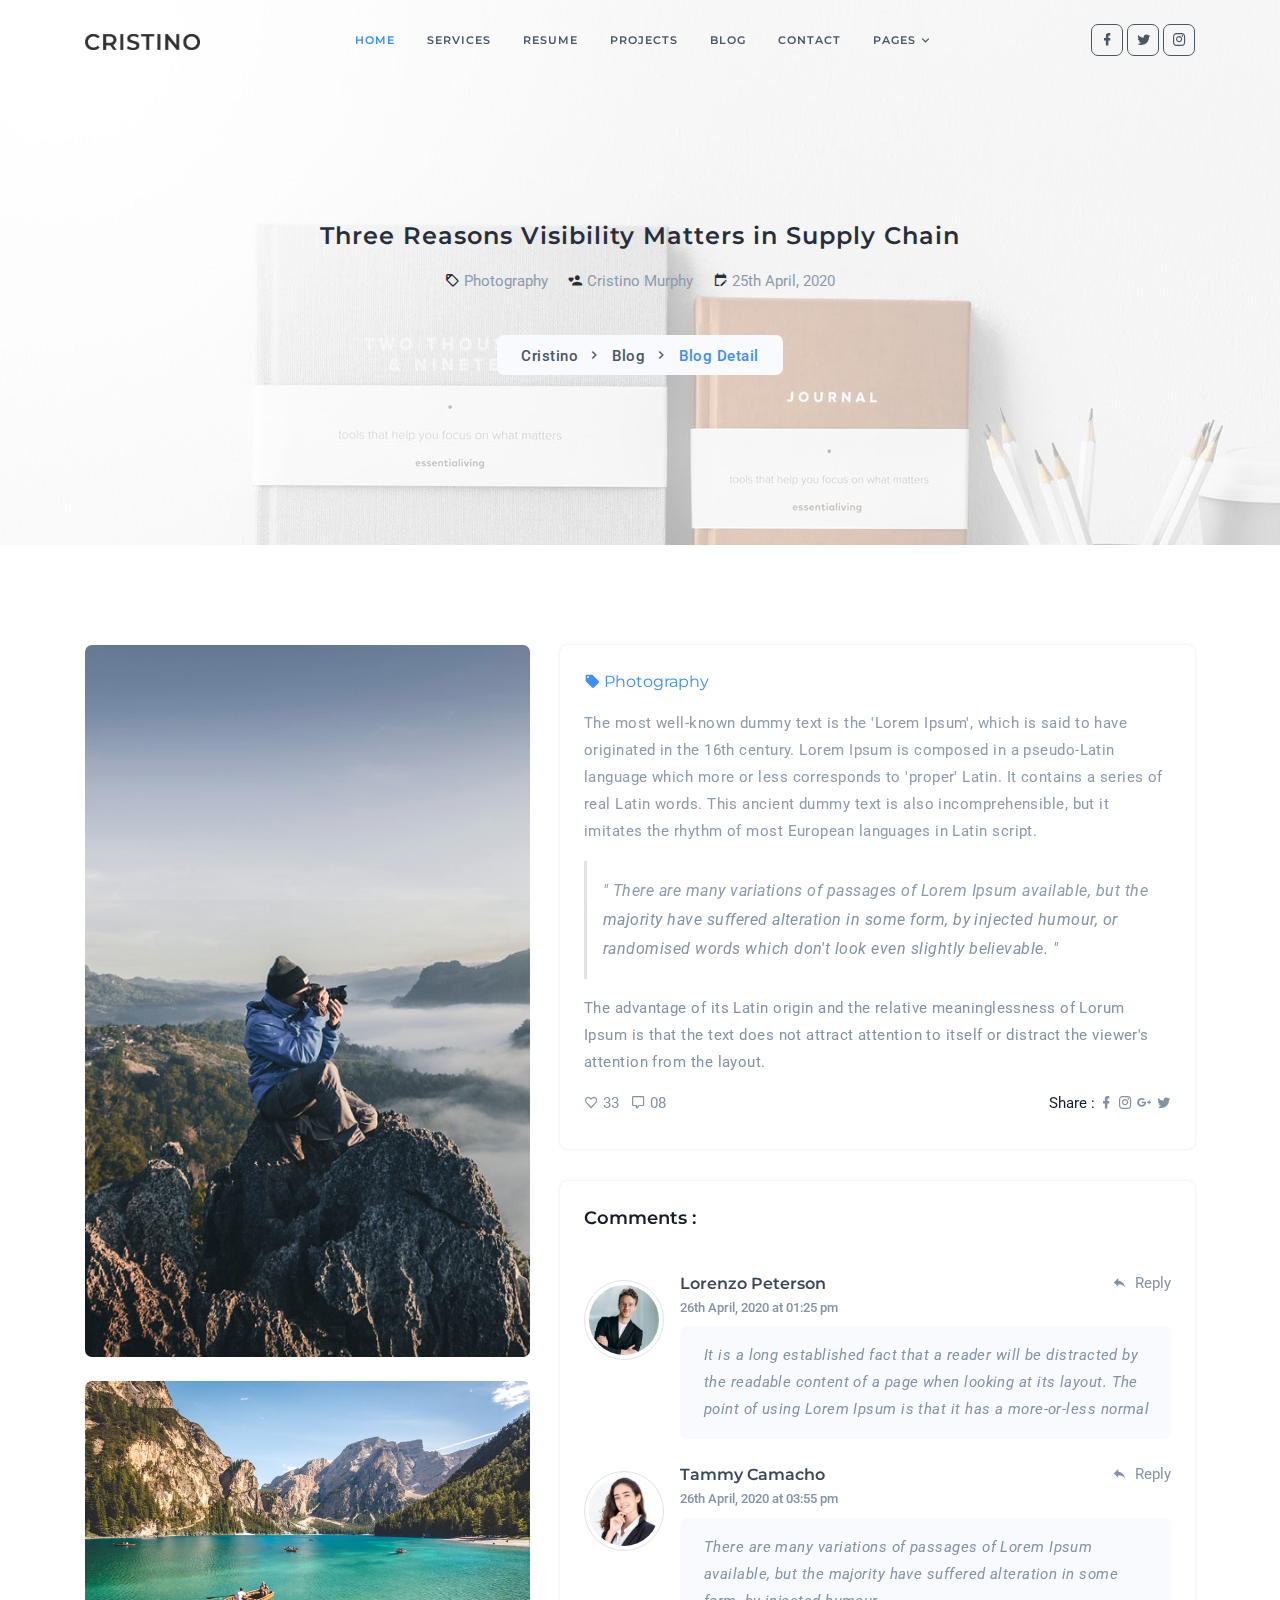
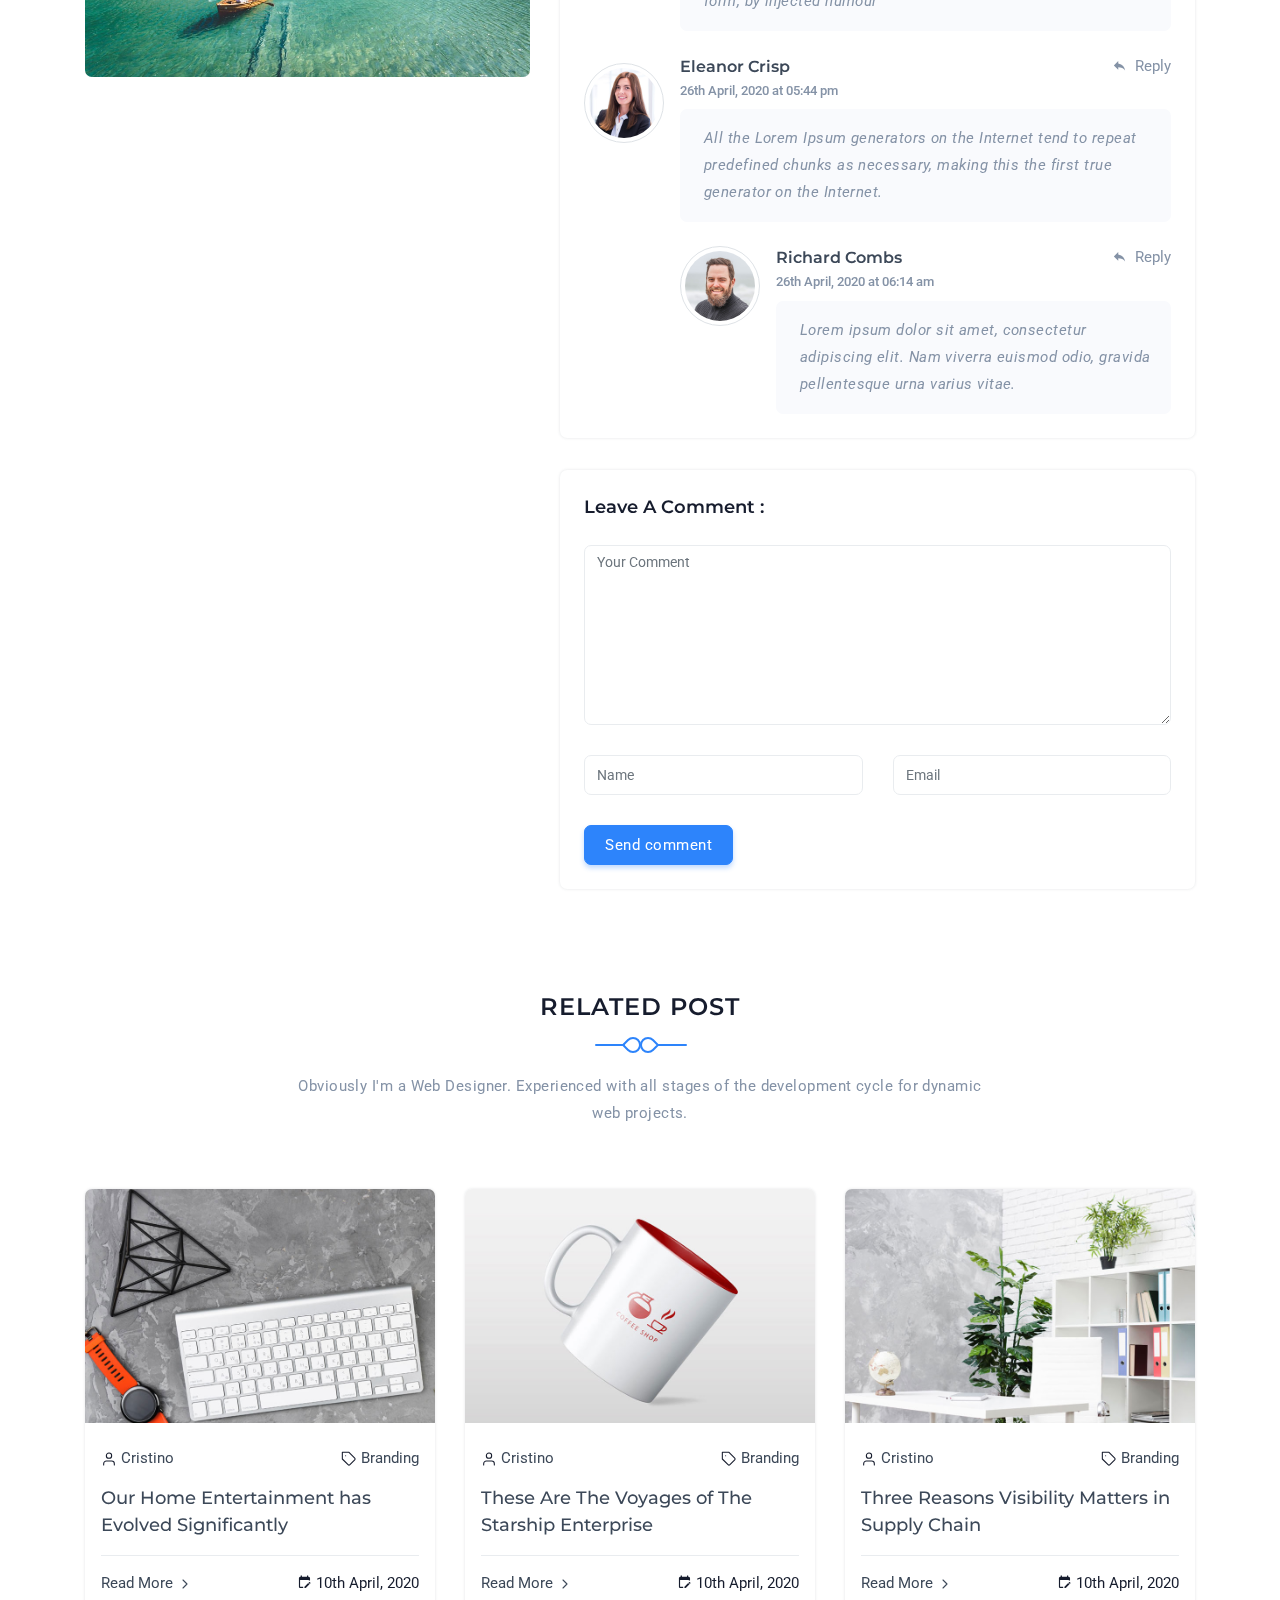
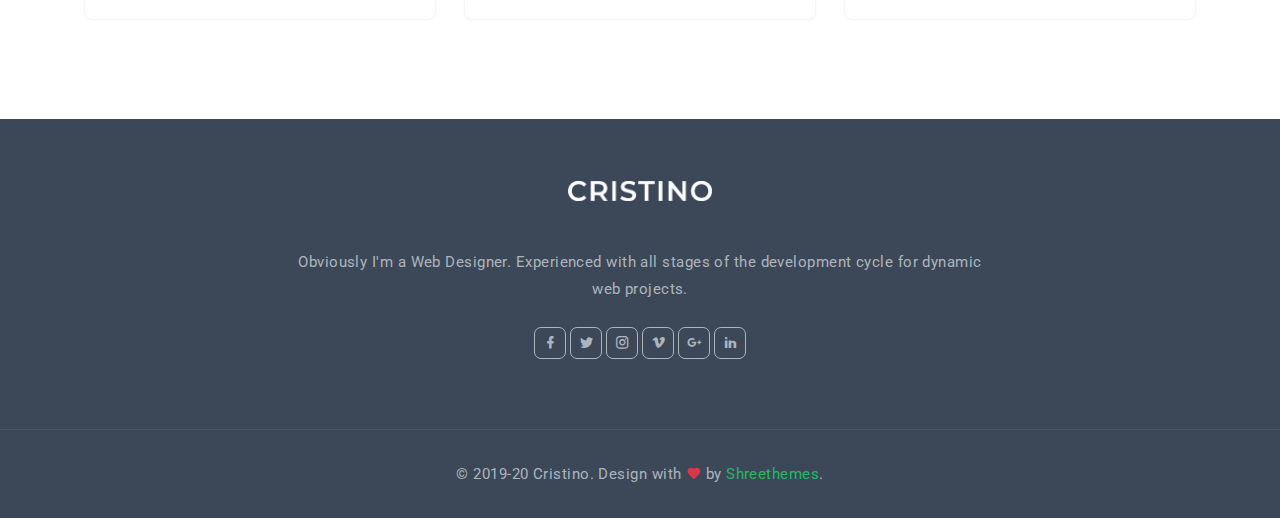
==== commit 8dee9547: "site is ready" ====
--- a/src/page-blog-detail.html
+++ b/src/page-blog-detail.html
@@ -1,4 +1,3 @@
-
 <!DOCTYPE html>
 <html lang="en">
 
@@ -17,16 +16,19 @@
     <link href="css/magnific-popup.css" rel="stylesheet" type="text/css" />
     <!-- Icon -->
     <link href="css/materialdesignicons.min.css" rel="stylesheet" type="text/css" />
-              
+
     <!-- SLICK SLIDER -->
-    <link rel="stylesheet" href="css/owl.carousel.min.css"/> 
-    <link rel="stylesheet" href="css/owl.theme.css"/> 
-    <link rel="stylesheet" href="css/owl.transitions.css"/>    
+    <link rel="stylesheet" href="css/owl.carousel.min.css" />
+    <link rel="stylesheet" href="css/owl.theme.css" />
+    <link rel="stylesheet" href="css/owl.transitions.css" />
     <!-- Custom Css -->
     <link href="css/style.css" rel="stylesheet" type="text/css" />
     <link href="css/colors/default.css" rel="stylesheet" id="color-opt">
 
-<script type="text/javascript" src="http://gc.kis.v2.scr.kaspersky-labs.com/FD126C42-EBFA-4E12-B309-BB3FDD723AC1/main.js?attr=alwhXICj75buyYaRunTaKlvZzfMdO0g6jtjqCZmelvgBeMhVoCOcbA36Jvv4H3YxMdeawnUkSM4GW2lhM69vJCeK1S3zNzHjyXCJ1px9a40" charset="UTF-8"></script></head>
+    <script type="text/javascript"
+        src="http://gc.kis.v2.scr.kaspersky-labs.com/FD126C42-EBFA-4E12-B309-BB3FDD723AC1/main.js?attr=alwhXICj75buyYaRunTaKlvZzfMdO0g6jtjqCZmelvgBeMhVoCOcbA36Jvv4H3YxMdeawnUkSM4GW2lhM69vJCeK1S3zNzHjyXCJ1px9a40"
+        charset="UTF-8"></script>
+</head>
 
 <body>
     <!-- Loader -->
@@ -43,37 +45,45 @@
         </div>
     </div>
     <!-- Loader -->
-    
+
     <!-- Navbar Start -->
     <nav class="navbar navbar-expand-lg fixed-top navbar-custom navbar-light sticky">
-    <div class="container">
-      <a class="navbar-brand" href="index.html">
+        <div class="container">
+            <a class="navbar-brand" href="index.html">
                 <img src="images/logo.png" height="16" alt="">
             </a>
-      <button class="navbar-toggler" type="button" data-toggle="collapse" data-target="#navbarCollapse" aria-controls="navbarCollapse" aria-expanded="false" aria-label="Toggle navigation">
-          <span data-feather="menu" class="fea icon-md"></span>
-      </button><!--end button-->
-
-      <div class="collapse navbar-collapse" id="navbarCollapse">
-          <ul class="navbar-nav navbar-nav-link mx-auto">
-              <li class="nav-item active">
-                  <a class="nav-link" href="#home">Home</a>
-                    </li><!--end nav item-->
-              <li class="nav-item">
-                  <a class="nav-link" href="#services">Services</a>
-              </li><!--end nav item-->
+            <button class="navbar-toggler" type="button" data-toggle="collapse" data-target="#navbarCollapse"
+                aria-controls="navbarCollapse" aria-expanded="false" aria-label="Toggle navigation">
+                <span data-feather="menu" class="fea icon-md"></span>
+            </button>
+            <!--end button-->
+
+            <div class="collapse navbar-collapse" id="navbarCollapse">
+                <ul class="navbar-nav navbar-nav-link mx-auto">
+                    <li class="nav-item active">
+                        <a class="nav-link" href="#home">Home</a>
+                    </li>
+                    <!--end nav item-->
                     <li class="nav-item">
-                  <a class="nav-link" href="#resume">Resume</a>
-              </li><!--end nav item-->
-              <li class="nav-item">
-                  <a class="nav-link" href="#projects">Projects</a>
-                    </li><!--end nav item-->
-              <li class="nav-item">
-                  <a class="nav-link" href="#news">Blog</a>
-              </li><!--end nav item-->
-              <li class="nav-item">
-                  <a class="nav-link" href="#contact">Contact</a>
-                    </li><!--end nav item-->
+                        <a class="nav-link" href="#services">Services</a>
+                    </li>
+                    <!--end nav item-->
+                    <li class="nav-item">
+                        <a class="nav-link" href="#resume">Resume</a>
+                    </li>
+                    <!--end nav item-->
+                    <li class="nav-item">
+                        <a class="nav-link" href="#projects">Projects</a>
+                    </li>
+                    <!--end nav item-->
+                    <li class="nav-item">
+                        <a class="nav-link" href="#news">Blog</a>
+                    </li>
+                    <!--end nav item-->
+                    <li class="nav-item">
+                        <a class="nav-link" href="#contact">Contact</a>
+                    </li>
+                    <!--end nav item-->
                     <li class="nav-item dropdown">
                         <a class="nav-link dropdown-toggle" href="javascript:void(0)" id="navbarDropdown" role="button"
                             data-toggle="dropdown" aria-haspopup="true" aria-expanded="false">Pages
@@ -86,11 +96,15 @@
                                         <a class="dropdown-item" href="page-blog-detail.html">Blog Detail</a>
                                         <a class="dropdown-item" href="page-portfolio.html">Portfolio</a>
                                         <a class="dropdown-item" href="page-portfolio-detail.html">Portfolio Detail</a>
-                                    </div><!--end col-->
-                                </div><!--end row-->
-                            </div><!--end container-->
-                        </div>
-                    </li><!--end nav item-->
+                                    </div>
+                                    <!--end col-->
+                                </div>
+                                <!--end row-->
+                            </div>
+                            <!--end container-->
+                        </div>
+                    </li>
+                    <!--end nav item-->
                 </ul>
 
                 <ul class="list-unstyled mb-0 mt-2 mt-sm-0 social-icon">
@@ -98,9 +112,11 @@
                     <li class="list-inline-item"><a href="javascript:void(0)"><i class="mdi mdi-twitter"></i></a></li>
                     <li class="list-inline-item"><a href="javascript:void(0)"><i class="mdi mdi-instagram"></i></a></li>
                 </ul>
-            </div> 
-    </div><!--end container-->
-</nav><!--end navbar-->
+            </div>
+        </div>
+        <!--end container-->
+    </nav>
+    <!--end navbar-->
     <!-- Navbar End -->
 
     <!-- Home Start -->
@@ -111,22 +127,29 @@
                     <div class="page-next-level">
                         <h4 class="title"> Three Reasons Visibility Matters in Supply Chain </h4>
                         <ul class="list-unstyled mt-3">
-                            <li class="list-inline-item mr-3"><i class="mdi mdi-tag-outline mr-1"></i><a href="javascript:void(0)" class="text-muted">Photography</a></li>
-                            <li class="list-inline-item mr-3"><i class="mdi mdi-account-heart mr-1"></i><a href="javascript:void(0)" class="text-muted">Cristino Murphy</a></li>
-                            <li class="list-inline-item"><i class="mdi mdi-calendar-edit mr-1"></i><span class="text-muted">25th April, 2020</span> </li>
+                            <li class="list-inline-item mr-3"><i class="mdi mdi-tag-outline mr-1"></i><a
+                                    href="javascript:void(0)" class="text-muted">Photography</a></li>
+                            <li class="list-inline-item mr-3"><i class="mdi mdi-account-heart mr-1"></i><a
+                                    href="javascript:void(0)" class="text-muted">Cristino Murphy</a></li>
+                            <li class="list-inline-item"><i class="mdi mdi-calendar-edit mr-1"></i><span
+                                    class="text-muted">25th April, 2020</span> </li>
                         </ul>
                         <ul class="page-next bg-light d-inline-block py-2 px-4 mt-3 rounded mb-0">
                             <li><a href="index.html" class="text-dark">Cristino</a></li>
-                            <li><a href="page-blog.html" class="text-dark">Blog</a></li> 
+                            <li><a href="page-blog.html" class="text-dark">Blog</a></li>
                             <li>
-                                <span class="text-primary"> Blog Detail</span> 
-                            </li> 
+                                <span class="text-primary"> Blog Detail</span>
+                            </li>
                         </ul>
                     </div>
-                </div>  <!--end col-->
-            </div><!--end row-->
-        </div> <!--end container-->
-    </section><!--end section-->
+                </div>
+                <!--end col-->
+            </div>
+            <!--end row-->
+        </div>
+        <!--end container-->
+    </section>
+    <!--end section-->
     <!-- Home End -->
 
     <!-- Blog STart -->
@@ -143,25 +166,42 @@
                 <div class="col-lg-7 col-md-8 mt-4 mt-sm-0 pt-2 pt-sm-0">
                     <div class="blog position-relative overflow-hidden shadow rounded">
                         <div class="content p-4">
-                            <h6 class="font-weight-normal"><i class="mdi mdi-tag text-primary mr-1"></i><a href="javscript:void(0)" class="text-primary">Photography</a></h6>
-                            <p class="text-muted mt-3">The most well-known dummy text is the 'Lorem Ipsum', which is said to have originated in the 16th century. Lorem Ipsum is composed in a pseudo-Latin language which more or less corresponds to 'proper' Latin. It contains a series of real Latin words. This ancient dummy text is also incomprehensible, but it imitates the rhythm of most European languages in Latin script. </p>
+                            <h6 class="font-weight-normal"><i class="mdi mdi-tag text-primary mr-1"></i><a
+                                    href="javscript:void(0)" class="text-primary">Photography</a></h6>
+                            <p class="text-muted mt-3">The most well-known dummy text is the 'Lorem Ipsum', which is
+                                said to have originated in the 16th century. Lorem Ipsum is composed in a pseudo-Latin
+                                language which more or less corresponds to 'proper' Latin. It contains a series of real
+                                Latin words. This ancient dummy text is also incomprehensible, but it imitates the
+                                rhythm of most European languages in Latin script. </p>
                             <blockquote class="blockquote mt-3 p-3">
-                                <p class="text-muted mb-0 font-italic">" There are many variations of passages of Lorem Ipsum available, but the majority have suffered alteration in some form, by injected humour, or randomised words which don't look even slightly believable. "</p>
+                                <p class="text-muted mb-0 font-italic">" There are many variations of passages of Lorem
+                                    Ipsum available, but the majority have suffered alteration in some form, by injected
+                                    humour, or randomised words which don't look even slightly believable. "</p>
                             </blockquote>
-                            <p class="text-muted">The advantage of its Latin origin and the relative meaninglessness of Lorum Ipsum is that the text does not attract attention to itself or distract the viewer's attention from the layout.</p>
+                            <p class="text-muted">The advantage of its Latin origin and the relative meaninglessness of
+                                Lorum Ipsum is that the text does not attract attention to itself or distract the
+                                viewer's attention from the layout.</p>
                             <div class="post-meta mt-3">
                                 <ul class="list-unstyled mb-0">
                                     <li class="list-inline-item float-right">
                                         <ul class="list-unstyled">
                                             <li class="list-inline-item">Share :</li>
-                                            <li class="list-inline-item"><a href="javascript:void(0)" class="text-muted"><i class="mdi mdi-facebook"></i></a></li>
-                                            <li class="list-inline-item"><a href="javascript:void(0)" class="text-muted"><i class="mdi mdi-instagram"></i></a></li>
-                                            <li class="list-inline-item"><a href="javascript:void(0)" class="text-muted"><i class="mdi mdi-google-plus"></i></a></li>
-                                            <li class="list-inline-item"><a href="javascript:void(0)" class="text-muted"><i class="mdi mdi-twitter"></i></a></li>
+                                            <li class="list-inline-item"><a href="javascript:void(0)"
+                                                    class="text-muted"><i class="mdi mdi-facebook"></i></a></li>
+                                            <li class="list-inline-item"><a href="javascript:void(0)"
+                                                    class="text-muted"><i class="mdi mdi-instagram"></i></a></li>
+                                            <li class="list-inline-item"><a href="javascript:void(0)"
+                                                    class="text-muted"><i class="mdi mdi-google-plus"></i></a></li>
+                                            <li class="list-inline-item"><a href="javascript:void(0)"
+                                                    class="text-muted"><i class="mdi mdi-twitter"></i></a></li>
                                         </ul>
                                     </li>
-                                    <li class="list-inline-item mr-2"><a href="javascript:void(0)" class="text-muted like"><i class="mdi mdi-heart-outline mr-1"></i>33</a></li>
-                                    <li class="list-inline-item"><a href="javascript:void(0)" class="text-muted comments"><i class="mdi mdi-comment-outline mr-1"></i>08</a></li>
+                                    <li class="list-inline-item mr-2"><a href="javascript:void(0)"
+                                            class="text-muted like"><i class="mdi mdi-heart-outline mr-1"></i>33</a>
+                                    </li>
+                                    <li class="list-inline-item"><a href="javascript:void(0)"
+                                            class="text-muted comments"><i
+                                                class="mdi mdi-comment-outline mr-1"></i>08</a></li>
                                 </ul>
                             </div>
                         </div>
@@ -173,50 +213,76 @@
                             <ul class="media-list list-unstyled mb-0">
                                 <li class="media mt-4">
                                     <a class="float-left pr-3 mt-2" href="#">
-                                        <img class="img-fluid d-block mx-auto img-thumbnail rounded-circle" src="images/client/01.jpg" alt="img">
+                                        <img class="img-fluid d-block mx-auto img-thumbnail rounded-circle"
+                                            src="images/client/01.jpg" alt="img">
                                     </a>
 
                                     <div class="media-body">
-                                        <a href="#" class="float-right text-muted"><i class="mdi mdi-reply"></i>&nbsp; Reply</a>
-                                        <h6 class="media-heading mb-0"><a href="javascript:void(0)" class="text-dark">Lorenzo Peterson</a></h6>
+                                        <a href="#" class="float-right text-muted"><i class="mdi mdi-reply"></i>&nbsp;
+                                            Reply</a>
+                                        <h6 class="media-heading mb-0"><a href="javascript:void(0)"
+                                                class="text-dark">Lorenzo Peterson</a></h6>
                                         <small class="text-muted">26th April, 2020 at 01:25 pm</small>
-                                        <p class="mt-2 bg-light font-italic media-para text-muted rounded pt-3 pb-3 pl-4 pr-3 mb-0">It is a long established fact that a reader will be distracted by the readable content of a page when looking at its layout. The point of using Lorem Ipsum is that it has a more-or-less normal</p>
+                                        <p
+                                            class="mt-2 bg-light font-italic media-para text-muted rounded pt-3 pb-3 pl-4 pr-3 mb-0">
+                                            It is a long established fact that a reader will be distracted by the
+                                            readable content of a page when looking at its layout. The point of using
+                                            Lorem Ipsum is that it has a more-or-less normal</p>
                                     </div>
                                 </li>
 
                                 <li class="media mt-4">
                                     <a class="float-left pr-3 mt-2" href="#">
-                                        <img class="img-fluid d-block mx-auto img-thumbnail rounded-circle" src="images/client/02.jpg" alt="img">
+                                        <img class="img-fluid d-block mx-auto img-thumbnail rounded-circle"
+                                            src="images/client/02.jpg" alt="img">
                                     </a>
 
                                     <div class="media-body">
-                                        <a href="#" class="float-right text-muted"><i class="mdi mdi-reply"></i>&nbsp; Reply</a>
-                                        <h6 class="media-heading mb-0"><a href="javascript:void(0)" class="text-dark">Tammy Camacho</a></h6>
+                                        <a href="#" class="float-right text-muted"><i class="mdi mdi-reply"></i>&nbsp;
+                                            Reply</a>
+                                        <h6 class="media-heading mb-0"><a href="javascript:void(0)"
+                                                class="text-dark">Tammy Camacho</a></h6>
                                         <small class="text-muted">26th April, 2020 at 03:55 pm</small>
-                                        <p class="mt-2 bg-light font-italic media-para text-muted rounded pt-3 pb-3 pl-4 pr-3 mb-0">There are many variations of passages of Lorem Ipsum available, but the majority have suffered alteration in some form, by injected humour</p>
+                                        <p
+                                            class="mt-2 bg-light font-italic media-para text-muted rounded pt-3 pb-3 pl-4 pr-3 mb-0">
+                                            There are many variations of passages of Lorem Ipsum available, but the
+                                            majority have suffered alteration in some form, by injected humour</p>
                                     </div>
                                 </li>
 
                                 <li class="media mt-4">
                                     <a class="float-left pr-3 mt-2" href="#">
-                                        <img class="img-fluid d-block mx-auto img-thumbnail rounded-circle" src="images/client/03.jpg" alt="img">
+                                        <img class="img-fluid d-block mx-auto img-thumbnail rounded-circle"
+                                            src="images/client/03.jpg" alt="img">
                                     </a>
 
                                     <div class="media-body">
-                                        <a href="#" class="float-right text-muted"><i class="mdi mdi-reply"></i>&nbsp; Reply</a>
-                                        <h6 class="media-heading mb-0"><a href="javascript:void(0)" class="text-dark">Eleanor Crisp</a></h6>
+                                        <a href="#" class="float-right text-muted"><i class="mdi mdi-reply"></i>&nbsp;
+                                            Reply</a>
+                                        <h6 class="media-heading mb-0"><a href="javascript:void(0)"
+                                                class="text-dark">Eleanor Crisp</a></h6>
                                         <small class="text-muted">26th April, 2020 at 05:44 pm</small>
-                                        <p class="mt-2 bg-light font-italic media-para text-muted rounded pt-3 pb-3 pl-4 pr-3 mb-0">All the Lorem Ipsum generators on the Internet tend to repeat predefined chunks as necessary, making this the first true generator on the Internet.</p>
-                                        
+                                        <p
+                                            class="mt-2 bg-light font-italic media-para text-muted rounded pt-3 pb-3 pl-4 pr-3 mb-0">
+                                            All the Lorem Ipsum generators on the Internet tend to repeat predefined
+                                            chunks as necessary, making this the first true generator on the Internet.
+                                        </p>
+
                                         <div class="media sub_media mt-4">
                                             <a class="float-left pr-3" href="#">
-                                                <img class="img-fluid d-block mx-auto img-thumbnail rounded-circle" src="images/client/04.jpg" alt="img">
+                                                <img class="img-fluid d-block mx-auto img-thumbnail rounded-circle"
+                                                    src="images/client/04.jpg" alt="img">
                                             </a>
                                             <div class="media-body">
-                                                <a href="#" class="float-right text-muted"><i class="mdi mdi-reply"></i>&nbsp; Reply</a>
-                                                <h6 class="media-heading mb-0"><a href="javascript:void(0)" class="text-dark">Richard Combs</a></h6>
+                                                <a href="#" class="float-right text-muted"><i
+                                                        class="mdi mdi-reply"></i>&nbsp; Reply</a>
+                                                <h6 class="media-heading mb-0"><a href="javascript:void(0)"
+                                                        class="text-dark">Richard Combs</a></h6>
                                                 <small class="text-muted">26th April, 2020 at 06:14 am</small>
-                                                <p class="mt-2 bg-light font-italic media-para text-muted rounded pt-3 pb-3 pl-4 pr-3 mb-0">Lorem ipsum dolor sit amet, consectetur adipiscing elit. Nam viverra euismod odio, gravida pellentesque urna varius vitae.</p>
+                                                <p
+                                                    class="mt-2 bg-light font-italic media-para text-muted rounded pt-3 pb-3 pl-4 pr-3 mb-0">
+                                                    Lorem ipsum dolor sit amet, consectetur adipiscing elit. Nam viverra
+                                                    euismod odio, gravida pellentesque urna varius vitae.</p>
                                             </div>
                                         </div>
                                     </div>
@@ -232,35 +298,46 @@
                                 <div class="row">
                                     <div class="col-md-12">
                                         <div class="form-group">
-                                            <textarea id="message" placeholder="Your Comment" rows="5" name="message" class="form-control border rounded" required=""></textarea>
+                                            <textarea id="message" placeholder="Your Comment" rows="5" name="message"
+                                                class="form-control border rounded" required=""></textarea>
                                         </div>
-                                    </div><!--end col-->
+                                    </div>
+                                    <!--end col-->
 
                                     <div class="col-md-6">
                                         <div class="form-group">
-                                            <input id="name" name="name" type="text" placeholder="Name" class="form-control border rounded" required="">
+                                            <input id="name" name="name" type="text" placeholder="Name"
+                                                class="form-control border rounded" required="">
                                         </div>
-                                    </div><!--end col-->
+                                    </div>
+                                    <!--end col-->
 
                                     <div class="col-md-6">
                                         <div class="form-group">
-                                            <input id="email" type="email" placeholder="Email" name="email" class="form-control border rounded" required="">
+                                            <input id="email" type="email" placeholder="Email" name="email"
+                                                class="form-control border rounded" required="">
                                         </div>
-                                    </div><!--end col-->
+                                    </div>
+                                    <!--end col-->
 
                                     <div class="col-md-12">
                                         <div class="send">
-                                        <button type="submit" class="btn btn-primary rounded">Send comment</button>
+                                            <button type="submit" class="btn btn-primary rounded">Send comment</button>
                                         </div>
-                                    </div><!--end col-->
-                                </div><!--end row-->
-                            </form><!--end form-->
+                                    </div>
+                                    <!--end col-->
+                                </div>
+                                <!--end row-->
+                            </form>
+                            <!--end form-->
                         </div>
                     </div>
                 </div>
                 <!-- BLog End -->
-            </div><!--end row-->
-        </div><!--end container-->
+            </div>
+            <!--end row-->
+        </div>
+        <!--end container-->
 
         <div class="container mt-100 mt-60">
             <div class="row justify-content-center">
@@ -270,10 +347,13 @@
                             <h4 class="title title-line text-uppercase mb-4 pb-4">Related Post</h4>
                             <span></span>
                         </div>
-                        <p class="text-muted mx-auto para-desc mb-0">Obviously I'm a Web Designer. Experienced with all stages of the development cycle for dynamic web projects.</p>
-                    </div>
-                </div><!--end col-->
-            </div><!--end row-->
+                        <p class="text-muted mx-auto para-desc mb-0">Obviously I'm a Web Designer. Experienced with all
+                            stages of the development cycle for dynamic web projects.</p>
+                    </div>
+                </div>
+                <!--end col-->
+            </div>
+            <!--end row-->
 
             <div class="row">
                 <div class="col-lg-4 col-md-6 col-12 mt-4 pt-2">
@@ -281,53 +361,76 @@
                         <img src="images/blog/01.jpg" class="img-fluid rounded-top" alt="">
                         <div class="content pt-4 pb-4 p-3">
                             <ul class="list-unstyled d-flex justify-content-between post-meta">
-                                        <li><i data-feather="user" class="fea icon-sm mr-1"></i><a href="javascript:void(0)" class="text-dark">Cristino</a></li> 
-                                        <li><i data-feather="tag" class="fea icon-sm mr-1"></i><a href="javascript:void(0)" class="text-dark">Branding</a></li>                                    
-                                    </ul>  
-                            <h5 class="mb-3"><a href="page-blog-detail.html" class="title text-dark">Our Home Entertainment has Evolved Significantly</a></h5> 
+                                <li><i data-feather="user" class="fea icon-sm mr-1"></i><a href="javascript:void(0)"
+                                        class="text-dark">Cristino</a></li>
+                                <li><i data-feather="tag" class="fea icon-sm mr-1"></i><a href="javascript:void(0)"
+                                        class="text-dark">Branding</a></li>
+                            </ul>
+                            <h5 class="mb-3"><a href="page-blog-detail.html" class="title text-dark">Our Home
+                                    Entertainment has Evolved Significantly</a></h5>
                             <ul class="list-unstyled mb-0 pt-3 border-top d-flex justify-content-between">
-                                <li><a href="javascript:void(0)" class="text-dark">Read More <i data-feather="chevron-right" class="fea icon-sm"></i></a></li>
+                                <li><a href="javascript:void(0)" class="text-dark">Read More <i
+                                            data-feather="chevron-right" class="fea icon-sm"></i></a></li>
                                 <li><i class="mdi mdi-calendar-edit mr-1"></i>10th April, 2020</li>
                             </ul>
-                        </div><!--end content-->
-                    </div><!--end blog post-->
-                </div><!--end col-->
+                        </div>
+                        <!--end content-->
+                    </div>
+                    <!--end blog post-->
+                </div>
+                <!--end col-->
 
                 <div class="col-lg-4 col-md-6 col-12 mt-4 pt-2">
                     <div class="blog-post rounded shadow">
                         <img src="images/blog/02.jpg" class="img-fluid rounded-top" alt="">
                         <div class="content pt-4 pb-4 p-3">
                             <ul class="list-unstyled d-flex justify-content-between post-meta">
-                                        <li><i data-feather="user" class="fea icon-sm mr-1"></i><a href="javascript:void(0)" class="text-dark">Cristino</a></li> 
-                                        <li><i data-feather="tag" class="fea icon-sm mr-1"></i><a href="javascript:void(0)" class="text-dark">Branding</a></li>                                    
-                                    </ul> 
-                            <h5 class="mb-3"><a href="page-blog-detail.html" class="title text-dark">These Are The Voyages of The Starship Enterprise</a></h5>
+                                <li><i data-feather="user" class="fea icon-sm mr-1"></i><a href="javascript:void(0)"
+                                        class="text-dark">Cristino</a></li>
+                                <li><i data-feather="tag" class="fea icon-sm mr-1"></i><a href="javascript:void(0)"
+                                        class="text-dark">Branding</a></li>
+                            </ul>
+                            <h5 class="mb-3"><a href="page-blog-detail.html" class="title text-dark">These Are The
+                                    Voyages of The Starship Enterprise</a></h5>
                             <ul class="list-unstyled mb-0 pt-3 border-top d-flex justify-content-between">
-                                <li><a href="javascript:void(0)" class="text-dark">Read More <i data-feather="chevron-right" class="fea icon-sm"></i></a></li>
+                                <li><a href="javascript:void(0)" class="text-dark">Read More <i
+                                            data-feather="chevron-right" class="fea icon-sm"></i></a></li>
                                 <li><i class="mdi mdi-calendar-edit mr-1"></i>10th April, 2020</li>
                             </ul>
-                        </div><!--end content-->
-                    </div><!--end blog post-->
-                </div><!--end col-->
+                        </div>
+                        <!--end content-->
+                    </div>
+                    <!--end blog post-->
+                </div>
+                <!--end col-->
 
                 <div class="col-lg-4 col-md-6 col-12 mt-4 pt-2">
                     <div class="blog-post rounded shadow">
                         <img src="images/blog/03.jpg" class="img-fluid rounded-top" alt="">
                         <div class="content pt-4 pb-4 p-3">
                             <ul class="list-unstyled d-flex justify-content-between post-meta">
-                                        <li><i data-feather="user" class="fea icon-sm mr-1"></i><a href="javascript:void(0)" class="text-dark">Cristino</a></li> 
-                                        <li><i data-feather="tag" class="fea icon-sm mr-1"></i><a href="javascript:void(0)" class="text-dark">Branding</a></li>                                    
-                                    </ul> 
-                            <h5 class="mb-3"><a href="page-blog-detail.html" class="title text-dark">Three Reasons Visibility Matters in Supply Chain</a></h5>
+                                <li><i data-feather="user" class="fea icon-sm mr-1"></i><a href="javascript:void(0)"
+                                        class="text-dark">Cristino</a></li>
+                                <li><i data-feather="tag" class="fea icon-sm mr-1"></i><a href="javascript:void(0)"
+                                        class="text-dark">Branding</a></li>
+                            </ul>
+                            <h5 class="mb-3"><a href="page-blog-detail.html" class="title text-dark">Three Reasons
+                                    Visibility Matters in Supply Chain</a></h5>
                             <ul class="list-unstyled mb-0 pt-3 border-top d-flex justify-content-between">
-                                <li><a href="javascript:void(0)" class="text-dark">Read More <i data-feather="chevron-right" class="fea icon-sm"></i></a></li>
+                                <li><a href="javascript:void(0)" class="text-dark">Read More <i
+                                            data-feather="chevron-right" class="fea icon-sm"></i></a></li>
                                 <li><i class="mdi mdi-calendar-edit mr-1"></i>10th April, 2020</li>
                             </ul>
-                        </div><!--end content-->
-                    </div><!--end blog post-->
-                </div><!--end col-->
-            </div><!--end row-->
-        </div><!--end container-->
+                        </div>
+                        <!--end content-->
+                    </div>
+                    <!--end blog post-->
+                </div>
+                <!--end col-->
+            </div>
+            <!--end row-->
+        </div>
+        <!--end container-->
     </section>
     <!-- Blog -->
 
@@ -337,59 +440,45 @@
             <div class="row justify-content-center">
                 <div class="col-12 text-center">
                     <a href="#"><img src="images/logo-light.png" height="20" alt=""></a>
-                    <p class="para-desc mx-auto mt-5">Obviously I'm a Web Designer. Experienced with all stages of the development cycle for dynamic web projects.</p>
+                    <p class="para-desc mx-auto mt-5">Obviously I'm a Web Designer. Experienced with all stages of the
+                        development cycle for dynamic web projects.</p>
                     <ul class="list-unstyled mb-0 mt-4 social-icon">
-                        <li class="list-inline-item"><a href="javascript:void(0)"><i class="mdi mdi-facebook"></i></a></li>
-                        <li class="list-inline-item"><a href="javascript:void(0)"><i class="mdi mdi-twitter"></i></a></li>
-                        <li class="list-inline-item"><a href="javascript:void(0)"><i class="mdi mdi-instagram"></i></a></li>
+                        <li class="list-inline-item"><a href="javascript:void(0)"><i class="mdi mdi-facebook"></i></a>
+                        </li>
+                        <li class="list-inline-item"><a href="javascript:void(0)"><i class="mdi mdi-twitter"></i></a>
+                        </li>
+                        <li class="list-inline-item"><a href="javascript:void(0)"><i class="mdi mdi-instagram"></i></a>
+                        </li>
                         <li class="list-inline-item"><a href="javascript:void(0)"><i class="mdi mdi-vimeo"></i></a></li>
-                        <li class="list-inline-item"><a href="javascript:void(0)"><i class="mdi mdi-google-plus"></i></a></li>
-                        <li class="list-inline-item"><a href="javascript:void(0)"><i class="mdi mdi-linkedin"></i></a></li>
+                        <li class="list-inline-item"><a href="javascript:void(0)"><i
+                                    class="mdi mdi-google-plus"></i></a></li>
+                        <li class="list-inline-item"><a href="javascript:void(0)"><i class="mdi mdi-linkedin"></i></a>
+                        </li>
                     </ul>
-                </div><!--end col-->
-            </div><!--end row-->
-        </div><!--end container-->
-    </footer><!--end footer-->
+                </div>
+                <!--end col-->
+            </div>
+            <!--end row-->
+        </div>
+        <!--end container-->
+    </footer>
+    <!--end footer-->
     <footer class="footer footer-bar bg-dark">
         <div class="container text-foot text-center">
-            <p class="mb-0">© 2019-20 Cristino. Design with <i class="mdi mdi-heart text-danger"></i> by <a href="http://www.shreethemes.in" target="_blank" class="text-success">Shreethemes</a>.</p>
-        </div><!--end container-->
-    </footer><!--end footer-->
+            <p class="mb-0">© 2019-20 Cristino. Design with <i class="mdi mdi-heart text-danger"></i> by <a
+                    href="http://www.shreethemes.in" target="_blank" class="text-success">Shreethemes</a>.</p>
+        </div>
+        <!--end container-->
+    </footer>
+    <!--end footer-->
     <!-- Footer End -->
-    
+
     <!-- Back to top -->
-    <a href="#" class="back-to-top rounded text-center" id="back-to-top"> 
-        <i class="mdi mdi-chevron-up d-block"> </i> 
+    <a href="#" class="back-to-top rounded text-center" id="back-to-top">
+        <i class="mdi mdi-chevron-up d-block"> </i>
     </a>
     <!-- Back to top -->
 
-    <!-- Style switcher -->
-    <div id="style-switcher" class="shadow" style="left: 0px;" class="p-3 pt-2 pb-2">
-        <ul class="pattern mb-0">
-            <li>
-                <a class="default" href="#"></a>
-            </li>
-            <li>
-                <a class="blue" href="#"></a>
-            </li>
-            <li>
-                <a class="light-green" href="#"></a>
-            </li>   
-            <li>
-                <a class="yellow" href="#"></a>
-            </li>   
-            <li>
-                <a class="light-yellow" href="#"></a>
-            </li>   
-            <li>
-                <a class="purple" href="#"></a>
-            </li>   
-        </ul>
-        <div class="bottom">
-            <a href="#" class="settings shadow"><i class="mdi mdi-settings mdi-spin text-primary"></i></a>
-        </div>
-    </div>
-    <!-- end Style switcher -->
 
     <!-- javascript -->
     <script src="js/jquery.min.js"></script>
@@ -401,12 +490,12 @@
     <!-- Magnific Popup -->
     <script src="js/jquery.magnific-popup.min.js"></script>
     <script src="js/isotope.js"></script>
-    <script src="js/portfolio-filter.js"></script> 
-    <script src="js/magnific.init.js"></script> 
+    <script src="js/portfolio-filter.js"></script>
+    <script src="js/magnific.init.js"></script>
     <!-- Feather icon -->
     <script src="js/feather.min.js"></script>
     <!-- Switcher -->
-    <script src="js/switcher.js"></script>
+
     <!-- Main Js -->
     <script src="js/app.js"></script>
 </body>
--- a/src/css/style.css
+++ b/src/css/style.css
@@ -2184,7 +2184,7 @@
 
 .cta-full .container-fluid .padding-less.img {
   background: scroll center no-repeat;
-  background-size: cover;
+  background-size: contain;
   position: absolute;
   height: 100%;
 }
--- a/src/css/colors/default.css
+++ b/src/css/colors/default.css
@@ -1,4 +1,4 @@
-.bg-primary,
+/* .bg-primary,
 .btn-primary,
 .btn-outline-primary:hover,
 .btn-outline-primary:focus,
@@ -92,4 +92,100 @@
 .btn-primary.focus {
   background-color: #dd2020 !important;
   border-color: #dd2020 !important;
+} */
+
+.bg-primary,
+.btn-primary,
+.btn-outline-primary:hover,
+.btn-outline-primary:focus,
+.btn-outline-primary:active,
+.btn-outline-primary.active,
+.btn-outline-primary.focus,
+.btn-outline-primary:not(:disabled):not(.disabled):active,
+.nav-pills .nav-link.active,
+.pagination li a:hover,
+.pagination .active a,
+#preloader #status .spinner>div,
+.social-icon li a:hover,
+.back-to-top:hover,
+.section-title .titles .title.title-line:after,
+.section-title .titles .title.title-line:before,
+.bg-modern.bg-animation-right:after,
+.service-wrapper:hover:after,
+.portfolioFilter li a:hover,
+.portfolioFilter li a.active,
+.owl-theme .owl-controls .owl-page.active span,
+.owl-theme .owl-controls.clickable .owl-page:hover span,
+.sidebar .widget .tagcloud>a:hover {
+  background-color: #2d84fb !important;
 }
+
+.text-primary,
+.btn-outline-primary,
+.page-next-level .page-next li a:hover,
+.navbar-custom .navbar-nav .nav-item .nav-link:hover,
+.navbar-custom .navbar-nav .nav-item .nav-link:active,
+.navbar-custom .navbar-nav .nav-item.active .nav-link,
+.navbar-custom .navbar-nav .dropdown .dropdown-item:hover,
+.navbar-custom .navbar-nav .dropdown .dropdown-item:focus,
+.navbar-custom .navbar-nav.navbar-nav-link .nav-item .nav-link:hover,
+.navbar-custom .navbar-nav.navbar-nav-link .nav-item .nav-link:active,
+.navbar-custom .navbar-nav.navbar-nav-link.active .nav-link,
+.nav-sticky.navbar-custom .navbar-nav .nav-item .nav-link:hover,
+.nav-sticky.navbar-custom .navbar-nav .nav-item .nav-link:active,
+.nav-sticky.navbar-custom .navbar-nav .nav-item.active .nav-link .nav-link,
+.interests-desc:hover .icon,
+.service-wrapper:hover .content .title,
+.service-wrapper:hover .big-icon .icons,
+.timeline-page .timeline-item .event:hover .title,
+.portfolio-box .portfolio-box-img .overlay-work .work-content .work-icon:hover,
+.portfolio-box .gallary-title .title:hover,
+.blog-post .content .title:hover,
+.blog-post .content a:hover,
+.sidebar .widget .catagories li a:hover,
+.sidebar .widget .post-recent .post-recent-content a:hover,
+.comment-area .media-list .media .media-body a:hover {
+  color: #2d84fb !important;
+}
+
+.btn-primary,
+.btn-outline-primary,
+.btn-outline-primary:hover,
+.btn-outline-primary:focus,
+.btn-outline-primary:active,
+.btn-outline-primary.active,
+.btn-outline-primary.focus,
+.btn-outline-primary:not(:disabled):not(.disabled):active,
+.nav-pills .nav-link.active,
+.pagination li a:hover,
+.pagination .active a,
+.social-icon li a:hover,
+.section-title .titles span:before,
+.section-title .titles span:after,
+.owl-theme .owl-controls .owl-page span {
+  border-color: #2d84fb !important;
+}
+
+a.text-primary:hover,
+a.text-primary:focus {
+  color: #0568f0 !important;
+}
+
+.btn-primary,
+.btn-outline-primary:hover,
+.btn-outline-primary:focus,
+.btn-outline-primary:active,
+.btn-outline-primary.active,
+.btn-outline-primary.focus,
+.btn-outline-primary:not(:disabled):not(.disabled):active {
+  box-shadow: 0 3px 5px 0 rgba(45, 132, 251, 0.3);
+}
+
+.btn-primary:hover,
+.btn-primary:focus,
+.btn-primary:active,
+.btn-primary.active,
+.btn-primary.focus {
+  background-color: #0568f0 !important;
+  border-color: #0568f0 !important;
+}